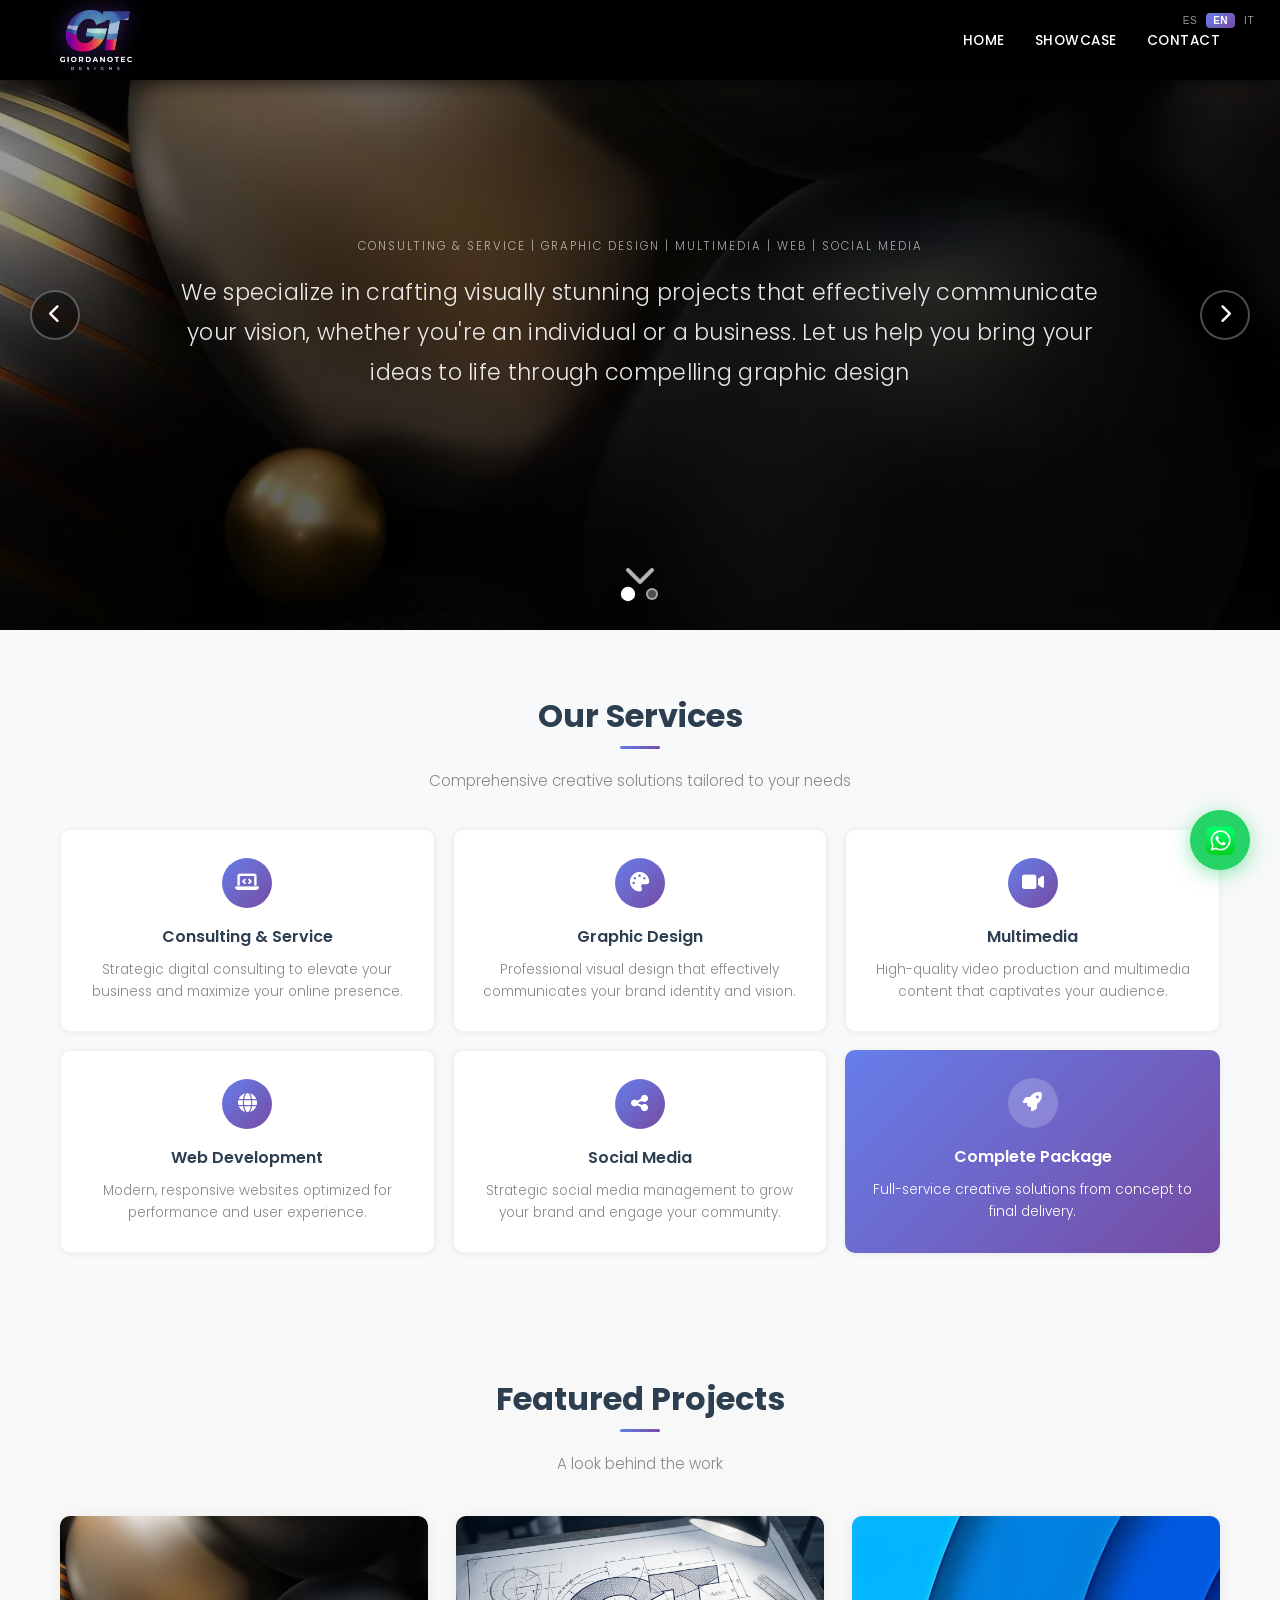
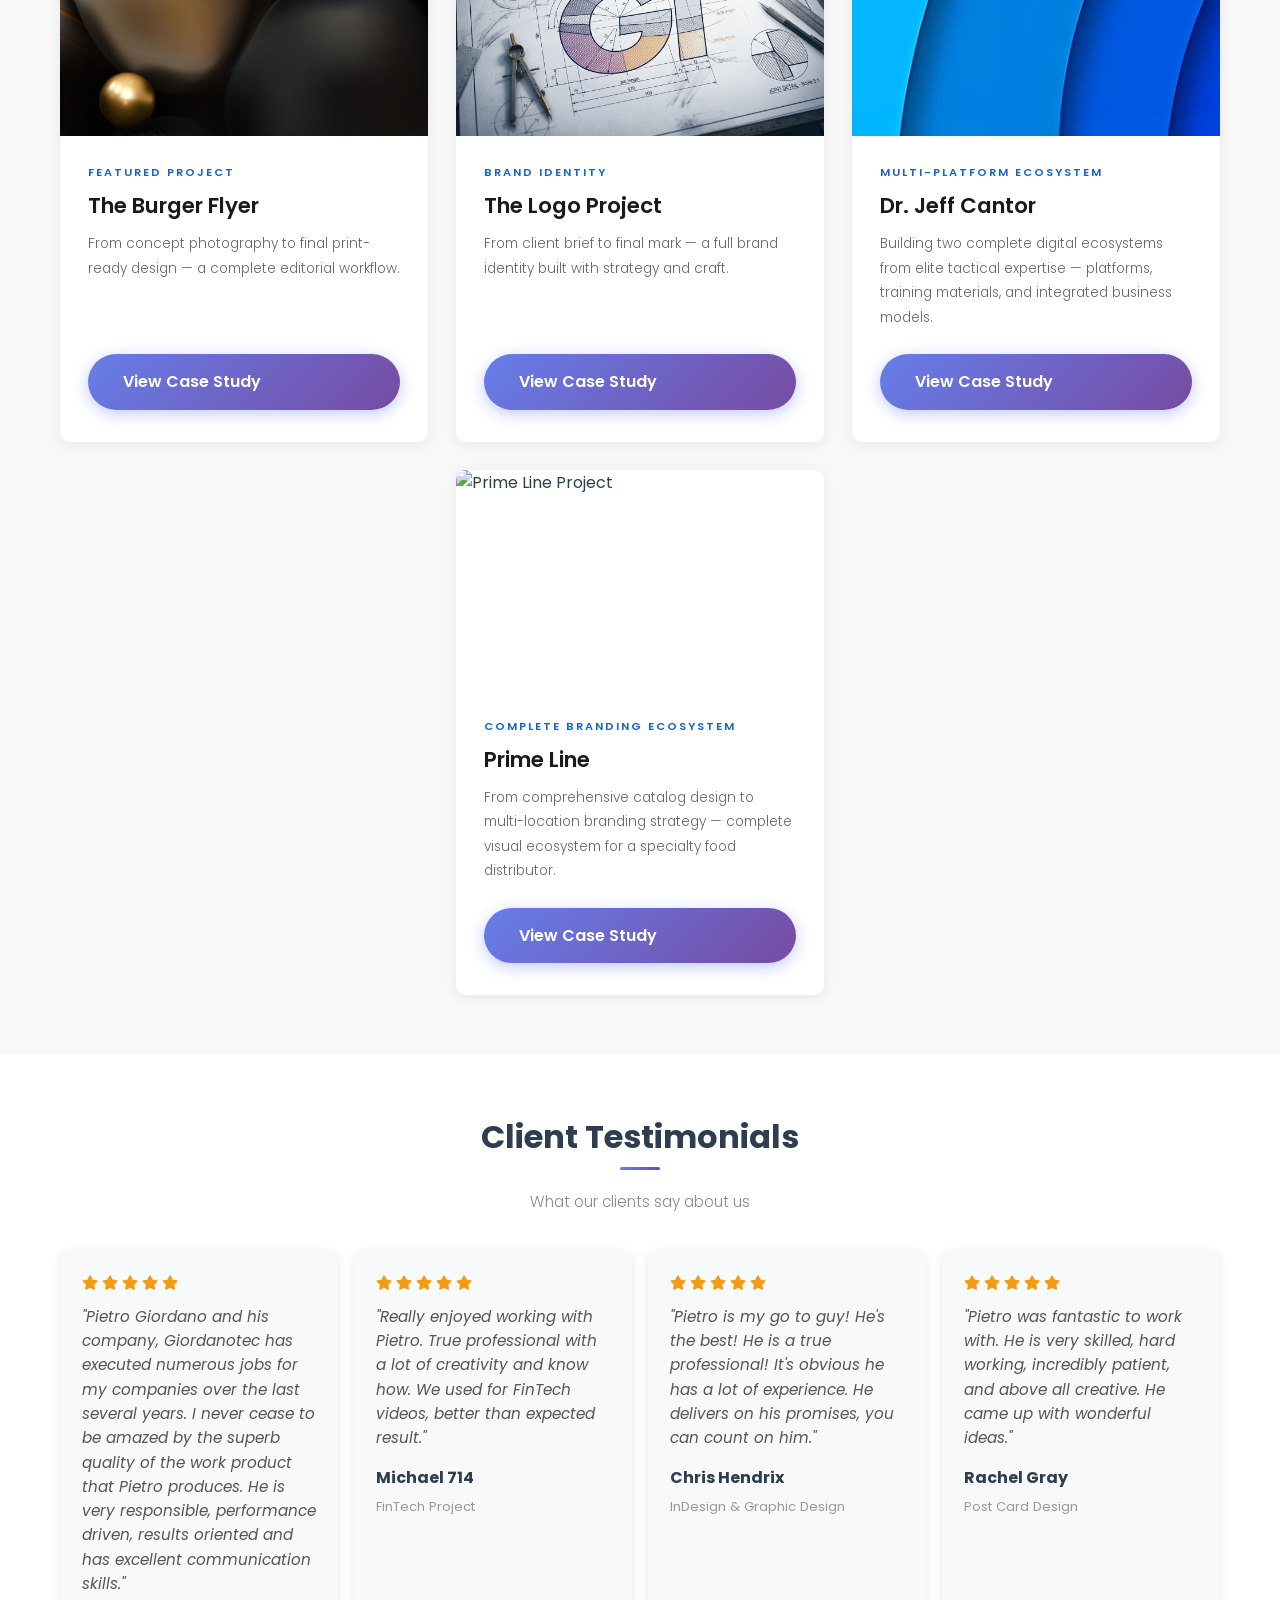
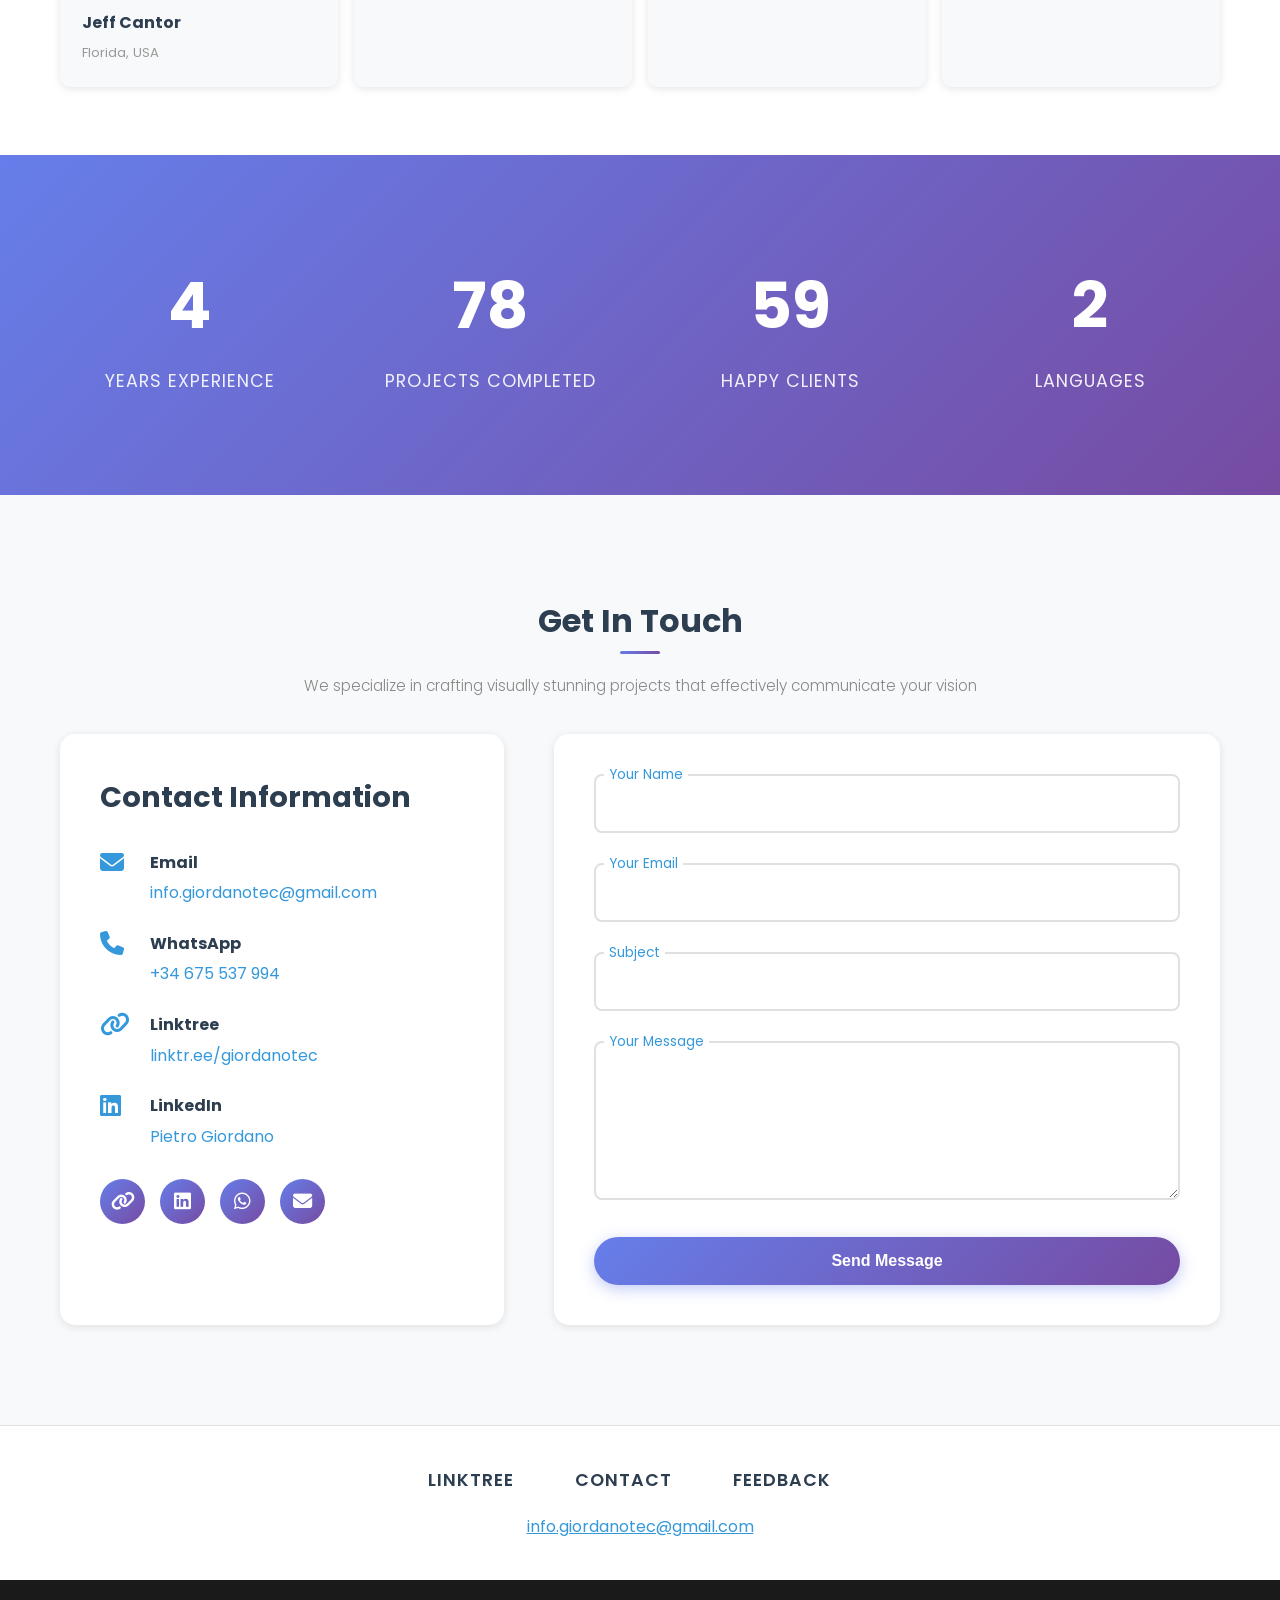
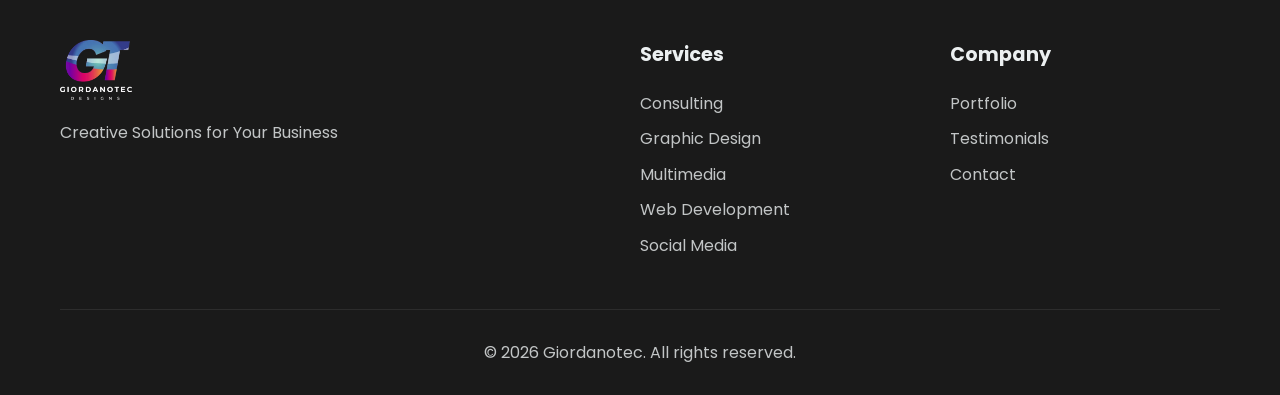
==== index.html @ 958483f4 "Set English default and update home nav to Showcase anchor" ====
<!DOCTYPE html>
<html lang="en">
<head>
    <meta charset="UTF-8">
    <meta name="viewport" content="width=device-width, initial-scale=1.0">
    <meta name="description" content="GiordanoTec - Professional Graphic Design, Multimedia, Web Development & Social Media Services. Consulting & Creative Solutions.">
    <meta name="keywords" content="graphic design, multimedia, web development, social media, consulting, video production, branding">
    <meta name="author" content="Pietro Giordano - GiordanoTec">
    <title>GiordanoTec | Professional Creative Services</title>
    <link rel="stylesheet" href="styles.css">
    <link rel="preconnect" href="https://fonts.googleapis.com">
    <link rel="preconnect" href="https://fonts.gstatic.com" crossorigin>
    <link href="https://fonts.googleapis.com/css2?family=Poppins:wght@300;400;600;700&family=Montserrat:wght@400;600;700&display=swap" rel="stylesheet">
    <link rel="stylesheet" href="https://cdnjs.cloudflare.com/ajax/libs/font-awesome/6.4.0/css/all.min.css">
</head>
<body>
    <!-- Language Switcher -->
    <div class="language-switcher">
        <button class="lang-btn" data-lang="es">ES</button>
        <button class="lang-btn active" data-lang="en">EN</button>
        <button class="lang-btn" data-lang="it">IT</button>
    </div>

    <!-- Navigation -->
    <nav class="navbar">
        <div class="container">
            <div class="nav-main-row">
                <a href="#home" class="logo">
                    <img src="images/logo.png" alt="GiordanoTec Logo">
                </a>
                <ul class="nav-menu">
                    <li><a href="#home" data-translate="nav_home">HOME</a></li>
                    <li><a href="#projects" data-translate="nav_showcase">SHOWCASE</a></li>
                    <li><a href="#contact" data-translate="nav_contact">CONTACT</a></li>
                </ul>
                <div class="hamburger">
                    <span></span>
                    <span></span>
                    <span></span>
                </div>
            </div>
        </div>
    </nav>

    <!-- Hero Section -->
    <section id="home" class="hero">
        <div class="hero-slider">
            <div class="hero-slide active">
                <img src="images/banner01.jpg" alt="Banner 1">
            </div>
            <div class="hero-slide">
                <img src="images/banner02.jpg" alt="Banner 2">
            </div>
        </div>
        
        <!-- Slider Controls -->
        <button class="slider-nav prev" onclick="changeSlide(-1)">
            <i class="fas fa-chevron-left"></i>
        </button>
        <button class="slider-nav next" onclick="changeSlide(1)">
            <i class="fas fa-chevron-right"></i>
        </button>
        
        <!-- Slider Dots -->
        <div class="slider-dots">
            <span class="dot active" onclick="currentSlide(1)"></span>
            <span class="dot" onclick="currentSlide(2)"></span>
        </div>
        
        <div class="hero-overlay"></div>
        <div class="container">
            <div class="hero-content">
                <p class="hero-tagline" data-translate="services_tagline">Consulting & Service | Graphic Design | Multimedia | Web | Social Media</p>
                <h1 class="hero-title" data-translate="hero_title">We specialize in crafting <strong>visually stunning projects</strong> that effectively communicate your vision, whether you're an individual or a business. Let us help you bring your ideas to life through compelling graphic design</h1>
            </div>
        </div>
        <div class="scroll-indicator">
            <i class="fas fa-chevron-down"></i>
        </div>
    </section>

    <!-- Services Section -->
    <section id="services" class="services">
        <div class="container">
            <div class="section-header">
                <h2 data-translate="services_title">Our Services</h2>
                <p data-translate="services_subtitle">Comprehensive creative solutions tailored to your needs</p>
            </div>
            <div class="services-grid">
                <div class="service-card">
                    <div class="service-icon">
                        <i class="fas fa-laptop-code"></i>
                    </div>
                    <h3 data-translate="service_consulting_title">Consulting & Service</h3>
                    <p data-translate="service_consulting_desc">Strategic digital consulting to elevate your business and maximize your online presence.</p>
                </div>
                <div class="service-card">
                    <div class="service-icon">
                        <i class="fas fa-palette"></i>
                    </div>
                    <h3 data-translate="service_design_title">Graphic Design</h3>
                    <p data-translate="service_design_desc">Professional visual design that effectively communicates your brand identity and vision.</p>
                </div>
                <div class="service-card">
                    <div class="service-icon">
                        <i class="fas fa-video"></i>
                    </div>
                    <h3 data-translate="service_multimedia_title">Multimedia</h3>
                    <p data-translate="service_multimedia_desc">High-quality video production and multimedia content that captivates your audience.</p>
                </div>
                <div class="service-card">
                    <div class="service-icon">
                        <i class="fas fa-globe"></i>
                    </div>
                    <h3 data-translate="service_web_title">Web Development</h3>
                    <p data-translate="service_web_desc">Modern, responsive websites optimized for performance and user experience.</p>
                </div>
                <div class="service-card">
                    <div class="service-icon">
                        <i class="fas fa-share-alt"></i>
                    </div>
                    <h3 data-translate="service_social_title">Social Media</h3>
                    <p data-translate="service_social_desc">Strategic social media management to grow your brand and engage your community.</p>
                </div>
                <div class="service-card featured">
                    <div class="service-icon">
                        <i class="fas fa-rocket"></i>
                    </div>
                    <h3 data-translate="service_package_title">Complete Package</h3>
                    <p data-translate="service_package_desc">Full-service creative solutions from concept to final delivery.</p>
                </div>
            </div>
        </div>
    </section>

    <!-- Featured Project Teaser -->
    <section id="projects" class="featured-teaser">
        <div class="container">
            <div class="section-header">
                <h2 data-translate="projects_title">Featured Projects</h2>
                <p data-translate="projects_subtitle">A look behind the work</p>
            </div>
            <div class="teaser-grid">
                <div class="teaser-card">
                    <div class="teaser-img">
                        <img src="images/banner01.jpg" alt="Burger Flyer Project">
                    </div>
                    <div class="teaser-body">
                        <span class="teaser-label" data-translate="featured_label">Featured Project</span>
                        <h2 data-translate="featured_title">The Burger Flyer</h2>
                        <p data-translate="featured_subtitle">From concept photography to final print-ready design — a complete editorial workflow.</p>
                        <a href="gallery.html" class="btn btn-primary" data-translate="featured_cta">View Case Study</a>
                    </div>
                </div>
                <div class="teaser-card">
                    <div class="teaser-img">
                        <img src="images/logoconst.jpg" alt="Logo Project">
                    </div>
                    <div class="teaser-body">
                        <span class="teaser-label" data-translate="logo_label">Brand Identity</span>
                        <h2 data-translate="logo_title">The Logo Project</h2>
                        <p data-translate="logo_subtitle">From client brief to final mark — a full brand identity built with strategy and craft.</p>
                        <a href="logo-project.html" class="btn btn-primary" data-translate="logo_cta">View Case Study</a>
                    </div>
                </div>
                <div class="teaser-card">
                    <div class="teaser-img">
                        <img src="images/banner03.jpg" alt="Dr. Jeff Cantor Project">
                    </div>
                    <div class="teaser-body">
                        <span class="teaser-label" data-translate="djc_label">Multi-Platform Ecosystem</span>
                        <h2 data-translate="djc_title">Dr. Jeff Cantor</h2>
                        <p data-translate="djc_subtitle">Building two complete digital ecosystems from elite tactical expertise — platforms, training materials, and integrated business models.</p>
                        <a href="dr-jeff-cantor.html" class="btn btn-primary" data-translate="djc_cta">View Case Study</a>
                    </div>
                </div>
                    <div class="teaser-card">
                        <div class="teaser-img">
                            <img src="images/primeline01.jpg" alt="Prime Line Project">
                        </div>
                        <div class="teaser-body">
                            <span class="teaser-label" data-translate="primeline_label">Complete Branding Ecosystem</span>
                            <h2 data-translate="primeline_title">Prime Line</h2>
                            <p data-translate="primeline_subtitle">From comprehensive catalog design to multi-location branding strategy — complete visual ecosystem for a specialty food distributor.</p>
                            <a href="primeline-project.html" class="btn btn-primary" data-translate="primeline_cta">View Case Study</a>
                        </div>
                    </div>
            </div>
        </div>
    </section>

    <!-- Testimonials Section -->
    <section id="testimonials" class="testimonials">
        <div class="container">
            <div class="section-header">
                <h2 data-translate="testimonials_title">Client Testimonials</h2>
                <p data-translate="testimonials_subtitle">What our clients say about us</p>
            </div>
            <div class="testimonials-slider">
                <div class="testimonial-card">
                    <div class="stars">
                        <i class="fas fa-star"></i>
                        <i class="fas fa-star"></i>
                        <i class="fas fa-star"></i>
                        <i class="fas fa-star"></i>
                        <i class="fas fa-star"></i>
                    </div>
                    <p class="testimonial-text">"Pietro Giordano and his company, Giordanotec has executed numerous jobs for my companies over the last several years. I never cease to be amazed by the superb quality of the work product that Pietro produces. He is very responsible, performance driven, results oriented and has excellent communication skills."</p>
                    <div class="testimonial-author">
                        <h4>Jeff Cantor</h4>
                        <span>Florida, USA</span>
                    </div>
                </div>
                <div class="testimonial-card">
                    <div class="stars">
                        <i class="fas fa-star"></i>
                        <i class="fas fa-star"></i>
                        <i class="fas fa-star"></i>
                        <i class="fas fa-star"></i>
                        <i class="fas fa-star"></i>
                    </div>
                    <p class="testimonial-text">"Really enjoyed working with Pietro. True professional with a lot of creativity and know how. We used for FinTech videos, better than expected result."</p>
                    <div class="testimonial-author">
                        <h4>Michael 714</h4>
                        <span>FinTech Project</span>
                    </div>
                </div>
                <div class="testimonial-card">
                    <div class="stars">
                        <i class="fas fa-star"></i>
                        <i class="fas fa-star"></i>
                        <i class="fas fa-star"></i>
                        <i class="fas fa-star"></i>
                        <i class="fas fa-star"></i>
                    </div>
                    <p class="testimonial-text">"Pietro is my go to guy! He's the best! He is a true professional! It's obvious he has a lot of experience. He delivers on his promises, you can count on him."</p>
                    <div class="testimonial-author">
                        <h4>Chris Hendrix</h4>
                        <span>InDesign & Graphic Design</span>
                    </div>
                </div>
                <div class="testimonial-card">
                    <div class="stars">
                        <i class="fas fa-star"></i>
                        <i class="fas fa-star"></i>
                        <i class="fas fa-star"></i>
                        <i class="fas fa-star"></i>
                        <i class="fas fa-star"></i>
                    </div>
                    <p class="testimonial-text">"Pietro was fantastic to work with. He is very skilled, hard working, incredibly patient, and above all creative. He came up with wonderful ideas."</p>
                    <div class="testimonial-author">
                        <h4>Rachel Gray</h4>
                        <span>Post Card Design</span>
                    </div>
                </div>
            </div>
        </div>
    </section>

    <!-- Statistics Section -->
    <section class="stats">
        <div class="container">
            <div class="stats-grid">
                <div class="stat-item">
                    <div class="stat-number" data-count="10">0</div>
                    <div class="stat-label" data-translate="stat_years">Years Experience</div>
                </div>
                <div class="stat-item">
                    <div class="stat-number" data-count="200">0</div>
                    <div class="stat-label" data-translate="stat_projects">Projects Completed</div>
                </div>
                <div class="stat-item">
                    <div class="stat-number" data-count="150">0</div>
                    <div class="stat-label" data-translate="stat_clients">Happy Clients</div>
                </div>
                <div class="stat-item">
                    <div class="stat-number" data-count="3">0</div>
                    <div class="stat-label" data-translate="stat_languages">Languages</div>
                </div>
            </div>
        </div>
    </section>

    <!-- Contact Section -->
    <section id="contact" class="contact">
        <div class="container">
            <div class="section-header">
                <h2 data-translate="contact_title">Get In Touch</h2>
                <p data-translate="contact_subtitle">We specialize in crafting visually stunning projects that effectively communicate your vision</p>
            </div>
            <div class="contact-wrapper">
                <div class="contact-info">
                    <h3 data-translate="contact_info_title">Contact Information</h3>
                    <div class="contact-item">
                        <i class="fas fa-envelope"></i>
                        <div>
                            <h4>Email</h4>
                            <a href="mailto:info.giordanotec@gmail.com">info.giordanotec@gmail.com</a>
                        </div>
                    </div>
                    <div class="contact-item">
                        <i class="fas fa-phone"></i>
                        <div>
                            <h4>WhatsApp</h4>
                            <a href="https://wa.me/34675537994">+34 675 537 994</a>
                        </div>
                    </div>
                    <div class="contact-item">
                        <i class="fas fa-link"></i>
                        <div>
                            <h4>Linktree</h4>
                            <a href="https://linktr.ee/giordanotec" target="_blank">linktr.ee/giordanotec</a>
                        </div>
                    </div>
                    <div class="contact-item">
                        <i class="fab fa-linkedin"></i>
                        <div>
                            <h4>LinkedIn</h4>
                            <a href="https://www.linkedin.com/in/pietro-giordano-carfagnini/" target="_blank">Pietro Giordano</a>
                        </div>
                    </div>
                    <div class="social-links">
                        <a href="https://linktr.ee/giordanotec" target="_blank"><i class="fas fa-link"></i></a>
                        <a href="https://www.linkedin.com/in/pietro-giordano-carfagnini/" target="_blank"><i class="fab fa-linkedin"></i></a>
                        <a href="https://wa.me/34675537994" target="_blank"><i class="fab fa-whatsapp"></i></a>
                        <a href="mailto:info.giordanotec@gmail.com"><i class="fas fa-envelope"></i></a>
                    </div>
                </div>
                <form class="contact-form" name="contact" method="POST" data-netlify="true" netlify-honeypot="bot-field">
                    <input type="hidden" name="form-name" value="contact">
                    <p style="display: none;">
                        <label>Don't fill this out: <input name="bot-field" /></label>
                    </p>
                    <div class="form-group">
                        <input type="text" name="name" required>
                        <label data-translate="form_name">Your Name</label>
                    </div>
                    <div class="form-group">
                        <input type="email" name="email" required>
                        <label data-translate="form_email">Your Email</label>
                    </div>
                    <div class="form-group">
                        <input type="text" name="subject">
                        <label data-translate="form_subject">Subject</label>
                    </div>
                    <div class="form-group">
                        <textarea name="message" rows="5" required></textarea>
                        <label data-translate="form_message">Your Message</label>
                    </div>
                    <button type="submit" class="btn btn-primary" data-translate="form_submit">Send Message</button>
                </form>
            </div>
        </div>
    </section>

    <!-- Footer Banners -->
    <section class="footer-banners">
        <div class="container">
            <div class="footer-banners-content">
                <a href="https://linktr.ee/giordanotec" target="_blank" class="footer-banner-link">LINKTREE</a>
                <a href="#contact" class="footer-banner-link">CONTACT</a>
                <a href="#testimonials" class="footer-banner-link">FEEDBACK</a>
            </div>
            <div class="footer-email">
                <a href="mailto:info.giordanotec@gmail.com">info.giordanotec@gmail.com</a>
            </div>
        </div>
    </section>

    <!-- Footer -->
    <footer class="footer">
        <div class="container">
            <div class="footer-content">
                <div class="footer-logo">
                    <img src="images/logo.png" alt="GiordanoTec Logo">
                    <p data-translate="footer_tagline">Creative Solutions for Your Business</p>
                </div>
                <div class="footer-links">
                    <h4 data-translate="footer_services">Services</h4>
                    <ul>
                        <li><a href="#services">Consulting</a></li>
                        <li><a href="#services">Graphic Design</a></li>
                        <li><a href="#services">Multimedia</a></li>
                        <li><a href="#services">Web Development</a></li>
                        <li><a href="#services">Social Media</a></li>
                    </ul>
                </div>
                <div class="footer-links">
                    <h4 data-translate="footer_company">Company</h4>
                    <ul>
                        <li><a href="#gallery">Portfolio</a></li>
                        <li><a href="#testimonials">Testimonials</a></li>
                        <li><a href="#contact">Contact</a></li>
                    </ul>
                </div>
            </div>
            <div class="footer-bottom">
                <p>&copy; <span class="auto-year"></span> Giordanotec. <span data-translate="footer_rights">All rights reserved.</span></p>
            </div>
        </div>
    </footer>

    <!-- WhatsApp Floating Button -->
    <a href="https://wa.me/34675537994" class="whatsapp-float" target="_blank" aria-label="Contact via WhatsApp">
        <img src="images/whatsappicon.png" alt="WhatsApp">
    </a>

    <!-- Gallery Modal -->
    <div id="galleryModal" class="modal">
        <span class="modal-close">&times;</span>
        <img class="modal-content" id="modalImg">
        <div class="modal-caption"></div>
    </div>

    <!-- Back to Top Button -->
    <button id="backToTop" class="back-to-top" aria-label="Back to top">
        <i class="fas fa-arrow-up"></i>
    </button>

    <script src="script.js"></script>
</body>
</html>
---- styles.css ----
/* ============================================
   GiordanoTec - Modern Professional Website
   ============================================ */

/* CSS Variables */
:root {
    --primary-color: #2c3e50;
    --secondary-color: #3498db;
    --accent-color: #e74c3c;
    --gold-color: #f39c12;
    --dark-bg: #1a1a1a;
    --light-bg: #f8f9fa;
    --text-dark: #2c3e50;
    --text-light: #ecf0f1;
    --gradient-primary: linear-gradient(135deg, #667eea 0%, #764ba2 100%);
    --gradient-secondary: linear-gradient(135deg, #f093fb 0%, #f5576c 100%);
    --gradient-dark: linear-gradient(135deg, #1a1a1a 0%, #2c3e50 100%);
    --shadow-sm: 0 2px 8px rgba(0,0,0,0.1);
    --shadow-md: 0 4px 16px rgba(0,0,0,0.15);
    --shadow-lg: 0 8px 32px rgba(0,0,0,0.2);
    --transition: all 0.3s ease;
}

/* Reset & Base Styles */
* {
    margin: 0;
    padding: 0;
    box-sizing: border-box;
}

html {
    scroll-behavior: smooth;
}

body {
    font-family: 'Poppins', sans-serif;
    line-height: 1.6;
    color: var(--text-dark);
    overflow-x: hidden;
}

img {
    max-width: 100%;
    height: auto;
    display: block;
}

a {
    text-decoration: none;
    color: inherit;
    transition: var(--transition);
}

ul {
    list-style: none;
}

.container {
    max-width: 1200px;
    margin: 0 auto;
    padding: 0 20px;
}

/* Language Switcher */
.language-switcher {
    position: fixed;
    top: 10px;
    right: 14px;
    z-index: 1001;
    display: flex;
    gap: 2px;
    background: rgba(0,0,0,0.55);
    padding: 3px 5px;
    border-radius: 6px;
    backdrop-filter: blur(8px);
}

.lang-btn {
    padding: 2px 7px;
    border: none;
    background: transparent;
    color: rgba(255,255,255,0.6);
    font-weight: 400;
    border-radius: 4px;
    cursor: pointer;
    transition: var(--transition);
    font-size: 10px;
    letter-spacing: 0.5px;
}

.lang-btn:hover {
    color: white;
}

.lang-btn.active {
    background: var(--gradient-primary);
    color: white;
    font-weight: 600;
}

/* Navigation */
.navbar {
    position: fixed;
    top: 0;
    left: 0;
    width: 100%;
    z-index: 1000;
    background: #000000;
    box-shadow: 0 2px 20px rgba(0,0,0,0.8);
    transition: var(--transition);
}

.navbar.scrolled {
    box-shadow: var(--shadow-md);
}

/* Row 1: tagline centered — now removed from navbar */
.nav-tagline-row {
    display: none;
}

/* Row 2: logo left, nav right */
.nav-main-row {
    display: flex;
    justify-content: space-between;
    align-items: center;
    padding: 10px 0;
}

/* Keep old .nav-wrapper selector harmless */
.nav-wrapper {
    display: flex;
    justify-content: space-between;
    align-items: center;
}

/* old tagline — no longer used but keep rule safe */
.nav-services-tagline {
    display: none;
}

.logo img {
    height: 60px;
    width: auto;
    transition: var(--transition);
    filter: drop-shadow(0 0 10px rgba(103, 58, 183, 0.5));
}

.nav-menu {
    display: flex;
    gap: 30px;
    align-items: center;
}

.nav-menu a {
    font-weight: 500;
    color: white;
    position: relative;
    padding: 5px 0;
    text-transform: uppercase;
    font-size: 0.85rem;
    letter-spacing: 0.5px;
}

.nav-menu a::after {
    content: '';
    position: absolute;
    bottom: 0;
    left: 0;
    width: 0;
    height: 2px;
    background: var(--gradient-primary);
    transition: var(--transition);
}

.nav-menu a:hover::after {
    width: 100%;
}

.hamburger {
    display: none;
    flex-direction: column;
    gap: 5px;
    cursor: pointer;
}

.hamburger span {
    width: 25px;
    height: 3px;
    background: white;
    border-radius: 3px;
    transition: var(--transition);
}

/* Hero Section */
.hero {
    position: relative;
    min-height: 70vh;
    display: flex;
    align-items: center;
    justify-content: center;
    background: #000000;
    color: white;
    text-align: center;
    overflow: hidden;
}

/* Hero Slider */
.hero-slider {
    position: absolute;
    top: 0;
    left: 0;
    width: 100%;
    height: 100%;
    z-index: 0;
}

.hero-slide {
    position: absolute;
    top: 0;
    left: 0;
    width: 100%;
    height: 100%;
    opacity: 0;
    transition: opacity 1s ease-in-out;
}

.hero-slide.active {
    opacity: 1;
}

.hero-slide img {
    width: 100%;
    height: 100%;
    object-fit: cover;
    object-position: center;
}

/* Slider Navigation */
.slider-nav {
    position: absolute;
    top: 50%;
    transform: translateY(-50%);
    background: rgba(0, 0, 0, 0.5);
    color: white;
    border: 2px solid rgba(255, 255, 255, 0.3);
    width: 50px;
    height: 50px;
    border-radius: 50%;
    display: flex;
    align-items: center;
    justify-content: center;
    cursor: pointer;
    transition: var(--transition);
    z-index: 10;
    font-size: 1.2rem;
    backdrop-filter: blur(5px);
}

.slider-nav:hover {
    background: rgba(255, 255, 255, 0.2);
    border-color: rgba(255, 255, 255, 0.5);
    transform: translateY(-50%) scale(1.1);
}

.slider-nav.prev {
    left: 30px;
}

.slider-nav.next {
    right: 30px;
}

/* Slider Dots */
.slider-dots {
    position: absolute;
    bottom: 30px;
    left: 50%;
    transform: translateX(-50%);
    display: flex;
    gap: 12px;
    z-index: 10;
}

.dot {
    width: 12px;
    height: 12px;
    border-radius: 50%;
    background: rgba(255, 255, 255, 0.3);
    border: 2px solid rgba(255, 255, 255, 0.5);
    cursor: pointer;
    transition: var(--transition);
}

.dot:hover {
    background: rgba(255, 255, 255, 0.5);
}

.dot.active {
    background: white;
    border-color: white;
    transform: scale(1.2);
}

.hero-overlay {
    position: absolute;
    top: 0;
    left: 0;
    width: 100%;
    height: 100%;
    background: linear-gradient(to bottom, 
                rgba(0,0,0,0.3) 0%, 
                rgba(0,0,0,0.5) 50%,
                rgba(0,0,0,0.7) 100%);
    z-index: 1;
    pointer-events: none;
}

.hero-content {
    position: relative;
    z-index: 2;
    max-width: 1000px;
    padding: 80px 20px;
    animation: fadeInUp 1s ease;
}

.hero-tagline {
    font-size: 0.72rem;
    font-weight: 300;
    letter-spacing: 2px;
    color: rgba(255,255,255,0.65);
    text-transform: uppercase;
    margin-bottom: 16px;
}

/* 3D Decorative Elements */
.hero-3d-elements {
    position: absolute;
    top: 0;
    left: 0;
    width: 100%;
    height: 100%;
    z-index: 1;
    pointer-events: none;
}

.sphere {
    position: absolute;
    border-radius: 50%;
    background: linear-gradient(135deg, rgba(255,215,0,0.3) 0%, rgba(255,185,0,0.1) 100%);
    box-shadow: 0 20px 60px rgba(255,215,0,0.3),
                inset 0 0 50px rgba(255,215,0,0.2);
    animation: float 6s ease-in-out infinite;
}

.sphere-1 {
    width: 80px;
    height: 80px;
    bottom: 15%;
    left: 10%;
    animation-delay: 0s;
    background: linear-gradient(135deg, rgba(255,215,0,0.4) 0%, rgba(255,165,0,0.2) 100%);
}

.sphere-2 {
    width: 400px;
    height: 400px;
    top: 10%;
    left: -100px;
    background: linear-gradient(145deg, 
                rgba(150,150,150,0.15) 0%, 
                rgba(100,100,100,0.05) 50%,
                rgba(255,215,0,0.1) 100%);
    box-shadow: 0 30px 80px rgba(0,0,0,0.5),
                inset -20px -20px 60px rgba(0,0,0,0.3),
                inset 20px 20px 60px rgba(255,255,255,0.05);
    animation-delay: 1s;
}

.sphere-3 {
    width: 350px;
    height: 350px;
    bottom: -50px;
    right: -80px;
    background: linear-gradient(145deg, 
                rgba(60,60,60,0.2) 0%, 
                rgba(40,40,40,0.1) 50%,
                rgba(255,215,0,0.08) 100%);
    box-shadow: 0 30px 80px rgba(0,0,0,0.5),
                inset -10px -10px 40px rgba(0,0,0,0.4),
                inset 10px 10px 40px rgba(255,255,255,0.03);
    animation-delay: 2s;
}

@keyframes float {
    0%, 100% {
        transform: translateY(0) rotate(0deg);
    }
    50% {
        transform: translateY(-30px) rotate(5deg);
    }
}

.hero-title {
    font-size: clamp(0.95rem, 1.8vw, 1.4rem);
    font-weight: 300;
    margin-bottom: 0;
    line-height: 1.8;
    color: rgba(255,255,255,0.9);
    max-width: 1000px;
    margin-left: auto;
    margin-right: auto;
    letter-spacing: 0.3px;
}

.hero-title strong {
    font-weight: 600;
    color: white;
}

.hero-subtitle {
    font-size: clamp(0.9rem, 1.5vw, 1.1rem);
    margin-bottom: 40px;
    opacity: 0.8;
    font-weight: 300;
    text-transform: uppercase;
    letter-spacing: 2px;
}

.hero-badges {
    display: flex;
    gap: 15px;
    justify-content: center;
    flex-wrap: wrap;
    margin-bottom: 40px;
}

.badge {
    background: rgba(255, 255, 255, 0.1);
    padding: 10px 20px;
    border-radius: 25px;
    font-size: 0.9rem;
    backdrop-filter: blur(10px);
    border: 1px solid rgba(255, 255, 255, 0.2);
}

.badge i {
    margin-right: 8px;
    color: var(--gold-color);
}

.hero-buttons {
    display: flex;
    gap: 20px;
    justify-content: center;
    flex-wrap: wrap;
}

.btn {
    padding: 15px 35px;
    border-radius: 30px;
    font-weight: 600;
    transition: var(--transition);
    display: inline-block;
    border: none;
    cursor: pointer;
    font-size: 1rem;
}

.btn-primary {
    background: var(--gradient-primary);
    color: white;
    box-shadow: 0 4px 15px rgba(102, 126, 234, 0.4);
}

.btn-primary:hover {
    transform: translateY(-3px);
    box-shadow: 0 6px 20px rgba(102, 126, 234, 0.6);
}

.btn-secondary {
    background: transparent;
    color: white;
    border: 2px solid white;
}

.btn-secondary:hover {
    background: white;
    color: var(--primary-color);
}

.scroll-indicator {
    position: absolute;
    bottom: 30px;
    left: 50%;
    transform: translateX(-50%);
    font-size: 2rem;
    color: white;
    opacity: 0.7;
    animation: bounce 2s infinite;
    z-index: 10;
}

@keyframes bounce {
    0%, 100% { transform: translateX(-50%) translateY(0); }
    50% { transform: translateX(-50%) translateY(-10px); }
}

@keyframes fadeInUp {
    from {
        opacity: 0;
        transform: translateY(30px);
    }
    to {
        opacity: 1;
        transform: translateY(0);
    }
}

/* Section Headers */
.section-header {
    text-align: center;
    margin-bottom: 35px;
}

.section-header h2 {
    font-size: clamp(1.4rem, 3vw, 2rem);
    margin-bottom: 10px;
    color: var(--text-dark);
    position: relative;
    display: inline-block;
}

.section-header h2::after {
    content: '';
    position: absolute;
    bottom: -8px;
    left: 50%;
    transform: translateX(-50%);
    width: 40px;
    height: 3px;
    background: var(--gradient-primary);
    border-radius: 2px;
}

.section-header.light h2 {
    color: white;
}

.section-header p {
    color: #888;
    font-size: 0.95rem;
    font-weight: 300;
    margin-top: 18px;
}

.section-header.light p {
    color: rgba(255, 255, 255, 0.8);
}

/* Services Section */
.services {
    padding: 60px 0;
    background: var(--light-bg);
}

.services-grid {
    display: grid;
    grid-template-columns: repeat(3, 1fr);
    gap: 18px;
}

.service-card {
    background: white;
    padding: 28px 22px;
    border-radius: 10px;
    text-align: center;
    transition: var(--transition);
    box-shadow: 0 1px 6px rgba(0,0,0,0.07);
    position: relative;
    overflow: hidden;
    border: 1px solid rgba(0,0,0,0.05);
}

.service-card::before {
    content: '';
    position: absolute;
    top: 0;
    left: 0;
    width: 100%;
    height: 3px;
    background: var(--gradient-primary);
    transform: scaleX(0);
    transition: var(--transition);
}

.service-card:hover::before {
    transform: scaleX(1);
}

.service-card:hover {
    transform: translateY(-5px);
    box-shadow: 0 8px 24px rgba(0,0,0,0.1);
}

.service-card.featured {
    background: var(--gradient-primary);
    color: white;
    border: none;
}

.service-card.featured h3,
.service-card.featured p {
    color: white;
}

.service-icon {
    width: 50px;
    height: 50px;
    margin: 0 auto 16px;
    display: flex;
    align-items: center;
    justify-content: center;
    border-radius: 50%;
    background: var(--gradient-primary);
    color: white;
    font-size: 1.2rem;
}

.service-card.featured .service-icon {
    background: rgba(255, 255, 255, 0.2);
}

.service-card h3 {
    font-size: 1rem;
    font-weight: 600;
    margin-bottom: 10px;
    color: var(--text-dark);
}

.service-card p {
    color: #888;
    line-height: 1.6;
    font-size: 0.85rem;
    font-weight: 300;
}

/* Featured Project */
/* Featured Teaser */
.featured-teaser {
    padding: 60px 0;
    background: #f8f8f8;
}

.featured-teaser .section-header {
    margin-bottom: 40px;
}

/* Two-column grid of project cards */
.teaser-grid {
    display: grid;
    grid-template-columns: repeat(2, 1fr);
    gap: 28px;
}

.teaser-card {
    display: flex;
    flex-direction: column;
    background: white;
    border-radius: 10px;
    overflow: hidden;
    box-shadow: 0 2px 14px rgba(0,0,0,0.07);
    transition: transform 0.3s ease, box-shadow 0.3s ease;
}

.teaser-card:hover {
    transform: translateY(-4px);
    box-shadow: 0 8px 28px rgba(0,0,0,0.12);
}

.teaser-card:nth-child(4) {
     grid-column: 1 / -1;
     max-width: 600px;
     margin: 0 auto;
}

@media (min-width: 1200px) {
     .teaser-grid {
          grid-template-columns: repeat(3, 1fr);
     }
    
     .teaser-card:nth-child(4) {
          grid-column: 2;
          max-width: 100%;
     }
}

.teaser-img {
    width: 100%;
    height: 220px;
    overflow: hidden;
}

.teaser-img img {
    width: 100%;
    height: 100%;
    object-fit: cover;
    display: block;
    transition: transform 0.4s ease;
}

.teaser-card:hover .teaser-img img {
    transform: scale(1.04);
}

.teaser-body {
    padding: 28px 28px 32px;
    flex: 1;
    display: flex;
    flex-direction: column;
}

.teaser-label {
    font-size: 0.7rem;
    font-weight: 600;
    letter-spacing: 2px;
    text-transform: uppercase;
    color: #1565c0;
    display: block;
    margin-bottom: 10px;
}

.teaser-body h2 {
    font-size: 1.35rem;
    font-weight: 600;
    color: #1a1a1a;
    margin-bottom: 12px;
    line-height: 1.3;
}

.teaser-body p {
    font-size: 0.85rem;
    color: #666;
    font-weight: 300;
    line-height: 1.8;
    margin-bottom: 24px;
    flex: 1;
}

@media (max-width: 768px) {
    .teaser-grid {
        grid-template-columns: 1fr;
    }
    
     .teaser-card:nth-child(5) {
          grid-column: auto;
     }
}

/* Gallery Section */
.gallery {
    padding: 100px 0;
    background: white;
}

.gallery-grid {
    display: grid;
    grid-template-columns: repeat(auto-fit, minmax(350px, 1fr));
    gap: 25px;
}

.gallery-item {
    position: relative;
    overflow: hidden;
    border-radius: 15px;
    cursor: pointer;
    aspect-ratio: 4/3;
}

.gallery-item img {
    width: 100%;
    height: 100%;
    object-fit: cover;
    transition: var(--transition);
}

.gallery-overlay {
    position: absolute;
    top: 0;
    left: 0;
    width: 100%;
    height: 100%;
    background: var(--gradient-primary);
    opacity: 0;
    display: flex;
    flex-direction: column;
    align-items: center;
    justify-content: center;
    transition: var(--transition);
    color: white;
    padding: 20px;
    text-align: center;
}

.gallery-item:hover .gallery-overlay {
    opacity: 0.95;
}

.gallery-item:hover img {
    transform: scale(1.1);
}

.gallery-overlay h3 {
    font-size: 1.5rem;
    margin-bottom: 10px;
}

.gallery-overlay p {
    margin-bottom: 20px;
    opacity: 0.9;
}

.gallery-btn {
    background: white;
    color: var(--primary-color);
    width: 50px;
    height: 50px;
    border-radius: 50%;
    display: flex;
    align-items: center;
    justify-content: center;
    border: none;
    cursor: pointer;
    font-size: 1.2rem;
    transition: var(--transition);
}

.gallery-btn:hover {
    transform: scale(1.1);
}

/* Video Gallery */
.video-gallery {
    padding: 100px 0;
    background: var(--light-bg);
}

.video-grid {
    display: grid;
    grid-template-columns: repeat(auto-fit, minmax(280px, 1fr));
    gap: 30px;
    margin-bottom: 60px;
}

.video-card {
    background: white;
    border-radius: 15px;
    overflow: hidden;
    box-shadow: var(--shadow-sm);
    transition: var(--transition);
}

.video-card:hover {
    transform: translateY(-10px);
    box-shadow: var(--shadow-lg);
}

.video-thumbnail {
    aspect-ratio: 16/9;
    background: var(--gradient-dark);
    display: flex;
    align-items: center;
    justify-content: center;
    font-size: 4rem;
    color: white;
    cursor: pointer;
}

.video-card h4 {
    padding: 20px 20px 10px;
    font-size: 1.2rem;
}

.video-card p {
    padding: 0 20px 20px;
    color: #666;
}

.cta-box {
    text-align: center;
    background: white;
    padding: 40px;
    border-radius: 15px;
    box-shadow: var(--shadow-md);
}

.cta-box p {
    font-size: 1.3rem;
    margin-bottom: 25px;
    color: var(--text-dark);
}

/* Testimonials */
.testimonials {
    padding: 56px 0;
    background: white;
}

.testimonials-slider {
    display: grid;
    grid-template-columns: repeat(auto-fit, minmax(240px, 1fr));
    gap: 16px;
    margin: 0 auto 12px;
}

.testimonial-card {
    background: var(--light-bg);
    padding: 22px;
    border-radius: 10px;
    box-shadow: var(--shadow-sm);
    transition: var(--transition);
}

.testimonial-card:hover {
    transform: translateY(-2px);
    box-shadow: 0 3px 10px rgba(0, 0, 0, 0.08);
}

.stars {
    color: var(--gold-color);
    margin-bottom: 10px;
    font-size: 0.9rem;
}

.testimonial-text {
    font-style: italic;
    color: #555;
    line-height: 1.6;
    margin-bottom: 14px;
    font-size: 0.95rem;
}

.testimonial-author h4 {
    color: var(--text-dark);
    margin-bottom: 3px;
    font-size: 1rem;
}

.testimonial-author span {
    color: #999;
    font-size: 0.82rem;
}

.testimonial-nav {
    display: flex;
    gap: 15px;
    justify-content: center;
}

.testimonial-prev,
.testimonial-next {
    width: 42px;
    height: 42px;
    border-radius: 50%;
    background: var(--gradient-primary);
    color: white;
    border: none;
    cursor: pointer;
    font-size: 1rem;
    transition: var(--transition);
}

.testimonial-nav {
    display: none;
}

.testimonial-prev:hover,
.testimonial-next:hover {
    transform: scale(1.1);
}

/* Statistics */
.stats {
    padding: 80px 0;
    background: var(--gradient-primary);
    color: white;
}

.stats-grid {
    display: grid;
    grid-template-columns: repeat(auto-fit, minmax(200px, 1fr));
    gap: 40px;
    text-align: center;
}

.stat-item {
    padding: 20px;
}

.stat-number {
    font-size: 4rem;
    font-weight: 700;
    margin-bottom: 10px;
    display: block;
}

.stat-label {
    font-size: 1.1rem;
    opacity: 0.9;
    text-transform: uppercase;
    letter-spacing: 1px;
}

/* Contact Section */
.contact {
    padding: 100px 0;
    background: var(--light-bg);
}

.contact-wrapper {
    display: grid;
    grid-template-columns: 1fr 1.5fr;
    gap: 50px;
}

.contact-info {
    background: white;
    padding: 40px;
    border-radius: 15px;
    box-shadow: var(--shadow-sm);
}

.contact-info h3 {
    font-size: 1.8rem;
    margin-bottom: 30px;
    color: var(--text-dark);
}

.contact-item {
    display: flex;
    gap: 20px;
    margin-bottom: 25px;
    align-items: flex-start;
}

.contact-item i {
    font-size: 1.5rem;
    color: var(--secondary-color);
    width: 30px;
}

.contact-item h4 {
    margin-bottom: 5px;
    color: var(--text-dark);
}

.contact-item a {
    color: var(--secondary-color);
}

.contact-item a:hover {
    text-decoration: underline;
}

.social-links {
    display: flex;
    gap: 15px;
    margin-top: 30px;
}

.social-links a {
    width: 45px;
    height: 45px;
    border-radius: 50%;
    background: var(--gradient-primary);
    color: white;
    display: flex;
    align-items: center;
    justify-content: center;
    font-size: 1.2rem;
    transition: var(--transition);
}

.social-links a:hover {
    transform: translateY(-5px);
}

/* Contact Form */
.contact-form {
    background: white;
    padding: 40px;
    border-radius: 15px;
    box-shadow: var(--shadow-sm);
}

.form-group {
    position: relative;
    margin-bottom: 30px;
}

.form-group input,
.form-group textarea {
    width: 100%;
    padding: 15px;
    border: 2px solid #e0e0e0;
    border-radius: 8px;
    font-size: 1rem;
    font-family: inherit;
    transition: var(--transition);
}

.form-group input:focus,
.form-group textarea:focus {
    outline: none;
    border-color: var(--secondary-color);
}

.form-group label {
    position: absolute;
    top: 15px;
    left: 15px;
    color: #999;
    transition: var(--transition);
    pointer-events: none;
}

.form-group input:focus + label,
.form-group input:not(:placeholder-shown) + label,
.form-group textarea:focus + label,
.form-group textarea:not(:placeholder-shown) + label {
    top: -10px;
    left: 10px;
    background: white;
    padding: 0 5px;
    font-size: 0.85rem;
    color: var(--secondary-color);
}

.form-group textarea {
    resize: vertical;
    min-height: 120px;
}

.contact-form .btn {
    width: 100%;
}

/* Footer Banners */
.footer-banners {
    background: white;
    padding: 40px 0;
    text-align: center;
    border-top: 1px solid #e0e0e0;
}

.footer-banners-content {
    display: flex;
    justify-content: center;
    align-items: center;
    gap: 40px;
    flex-wrap: wrap;
    margin-bottom: 20px;
}

.footer-banner-link {
    font-size: 1.1rem;
    font-weight: 600;
    color: var(--text-dark);
    text-transform: uppercase;
    letter-spacing: 1px;
    transition: var(--transition);
    position: relative;
}

.footer-banner-link::after {
    content: '>';
    margin-left: 10px;
    opacity: 0;
    transition: var(--transition);
}

.footer-banner-link:hover {
    color: var(--secondary-color);
}

.footer-banner-link:hover::after {
    opacity: 1;
    margin-left: 15px;
}

.footer-email {
    font-size: 1rem;
    color: #666;
}

.footer-email a {
    color: var(--secondary-color);
    text-decoration: underline;
}

/* Footer */
.footer {
    background: var(--dark-bg);
    color: var(--text-light);
    padding: 60px 0 30px;
}

.footer-content {
    display: grid;
    grid-template-columns: 2fr 1fr 1fr;
    gap: 40px;
    margin-bottom: 40px;
}

.footer-logo img {
    height: 60px;
    margin-bottom: 20px;
}

.footer-logo p {
    opacity: 0.8;
}

.footer-links h4 {
    margin-bottom: 20px;
    font-size: 1.2rem;
}

.footer-links ul li {
    margin-bottom: 10px;
}

.footer-links a {
    opacity: 0.8;
    transition: var(--transition);
}

.footer-links a:hover {
    opacity: 1;
    padding-left: 5px;
}

.footer-bottom {
    text-align: center;
    padding-top: 30px;
    border-top: 1px solid rgba(255, 255, 255, 0.1);
    opacity: 0.8;
}

/* WhatsApp Float */
.whatsapp-float {
    position: fixed;
    bottom: 30px;
    right: 30px;
    width: 60px;
    height: 60px;
    border-radius: 50%;
    background: #25D366;
    display: flex;
    align-items: center;
    justify-content: center;
    box-shadow: 0 4px 20px rgba(37, 211, 102, 0.5);
    z-index: 999;
    transition: var(--transition);
    animation: pulse 2s infinite;
}

.whatsapp-float:hover {
    transform: scale(1.1);
}

.whatsapp-float img {
    width: 35px;
    height: 35px;
}

@keyframes pulse {
    0% { box-shadow: 0 4px 20px rgba(37, 211, 102, 0.5); }
    50% { box-shadow: 0 4px 30px rgba(37, 211, 102, 0.8); }
    100% { box-shadow: 0 4px 20px rgba(37, 211, 102, 0.5); }
}

/* Modal */
.modal {
    display: none;
    position: fixed;
    z-index: 9999;
    padding-top: 50px;
    left: 0;
    top: 0;
    width: 100%;
    height: 100%;
    overflow: auto;
    background-color: rgba(0,0,0,0.95);
}

.modal-content {
    margin: auto;
    display: block;
    max-width: 90%;
    max-height: 80vh;
    object-fit: contain;
}

.modal-close {
    position: absolute;
    top: 20px;
    right: 40px;
    color: white;
    font-size: 40px;
    font-weight: bold;
    cursor: pointer;
}

.modal-close:hover {
    color: #ccc;
}

.modal-caption {
    margin: auto;
    display: block;
    width: 80%;
    max-width: 700px;
    text-align: center;
    color: #ccc;
    padding: 20px;
}

/* Back to Top */
.back-to-top {
    position: fixed;
    bottom: 100px;
    right: 30px;
    width: 50px;
    height: 50px;
    background: var(--gradient-primary);
    color: white;
    border: none;
    border-radius: 50%;
    cursor: pointer;
    display: none;
    align-items: center;
    justify-content: center;
    font-size: 1.2rem;
    box-shadow: var(--shadow-md);
    transition: var(--transition);
    z-index: 998;
}

.back-to-top:hover {
    transform: translateY(-5px);
}

.back-to-top.show {
    display: flex;
}

/* Responsive Design */
@media (max-width: 968px) {
    .hamburger {
        display: flex;
    }

    .nav-tagline-row p,
    .nav-services-tagline p {
        font-size: 0.62rem;
        letter-spacing: 0.5px;
    }

    .nav-menu {
        position: absolute;
        top: 100%;
        left: 0;
        width: 100%;
        background: #000000;
        flex-direction: column;
        padding: 20px;
        box-shadow: var(--shadow-md);
        transform: translateY(-100%);
        opacity: 0;
        visibility: hidden;
        transition: var(--transition);
    }

    .nav-menu.active {
        transform: translateY(0);
        opacity: 1;
        visibility: visible;
    }

    .project-step {
        flex-direction: column;
    }

    .step-number {
        font-size: 3rem;
    }

    .contact-wrapper {
        grid-template-columns: 1fr;
    }

    .footer-content {
        grid-template-columns: 1fr;
        text-align: center;
    }

    .social-links {
        justify-content: center;
    }
}

@media (max-width: 768px) {
    .hero-title {
        font-size: 2rem;
    }

    .services-grid,
    .gallery-grid {
        grid-template-columns: 1fr;
    }

    .stats-grid {
        grid-template-columns: repeat(2, 1fr);
    }

    .language-switcher {
        top: 10px;
        right: 10px;
    }

    .whatsapp-float {
        width: 50px;
        height: 50px;
        bottom: 20px;
        right: 20px;
    }

    .whatsapp-float img {
        width: 28px;
        height: 28px;
    }
    
    /* Slider responsive */
    .slider-nav {
        width: 40px;
        height: 40px;
        font-size: 1rem;
    }
    
    .slider-nav.prev {
        left: 15px;
    }
    
    .slider-nav.next {
        right: 15px;
    }
    
    .slider-dots {
        bottom: 20px;
    }
    
    .dot {
        width: 10px;
        height: 10px;
    }
}

@media (max-width: 480px) {
    .hero-buttons {
        flex-direction: column;
        width: 100%;
    }

    .btn {
        width: 100%;
    }

    .step-images img {
        max-width: 100%;
    }
}

/* Loading Animation */
@keyframes fadeIn {
    from { opacity: 0; }
    to { opacity: 1; }
}

body {
    animation: fadeIn 0.5s ease-in;
}

/* Smooth Transitions */
section {
    opacity: 0;
    transform: translateY(20px);
    transition: opacity 0.6s ease, transform 0.6s ease;
}

section.visible {
    opacity: 1;
    transform: translateY(0);
}
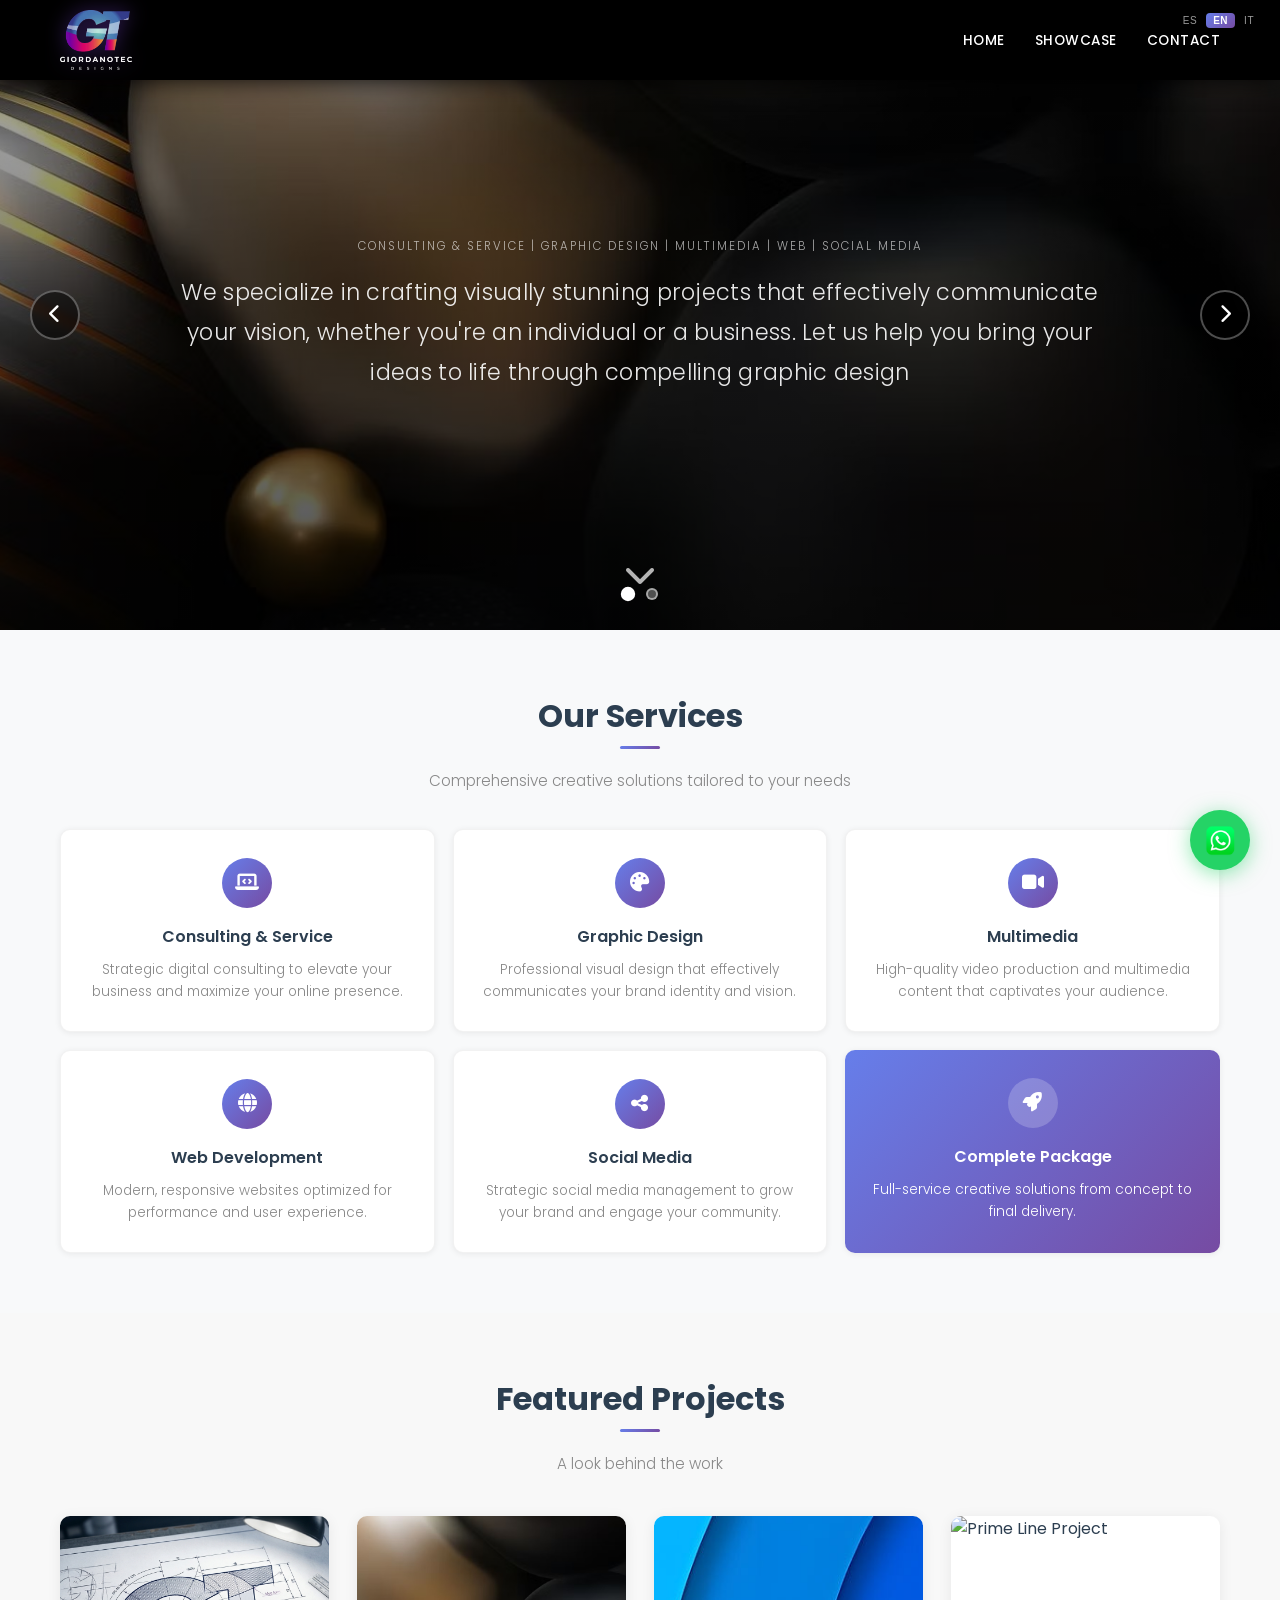
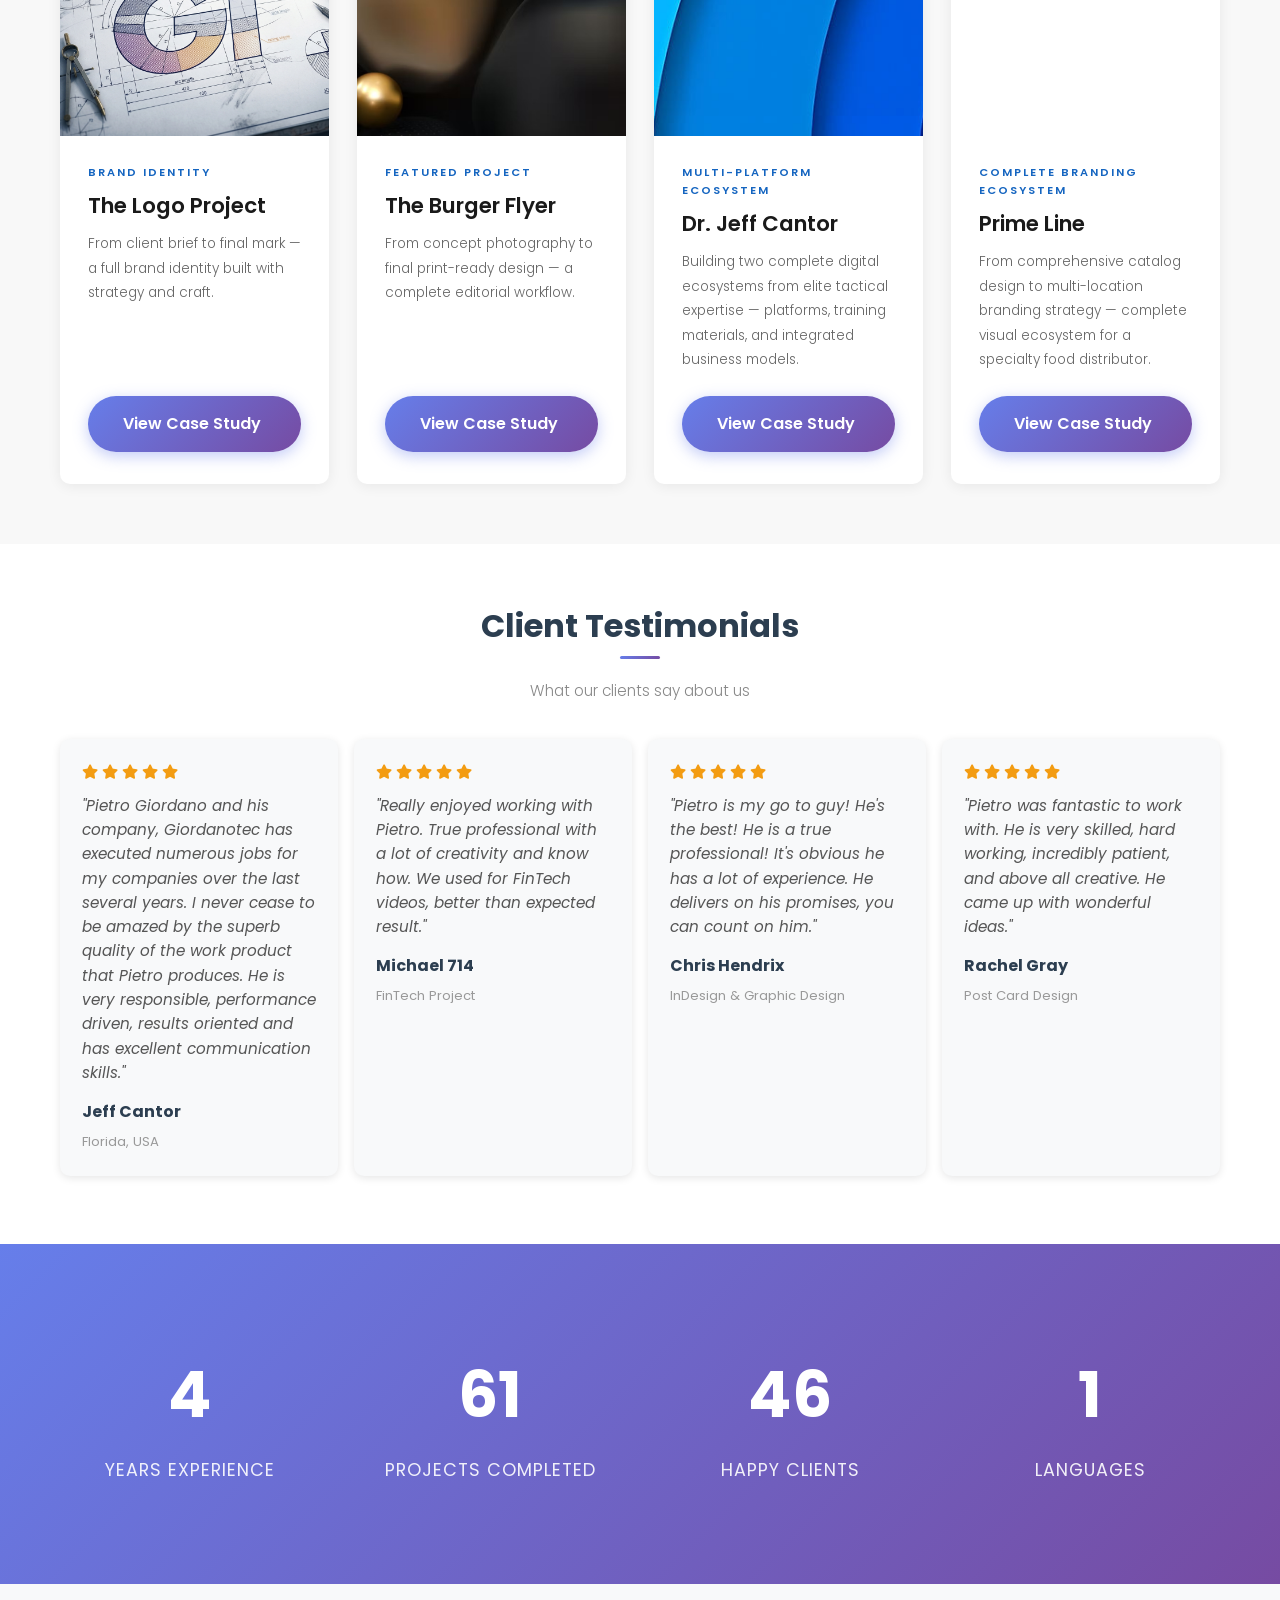
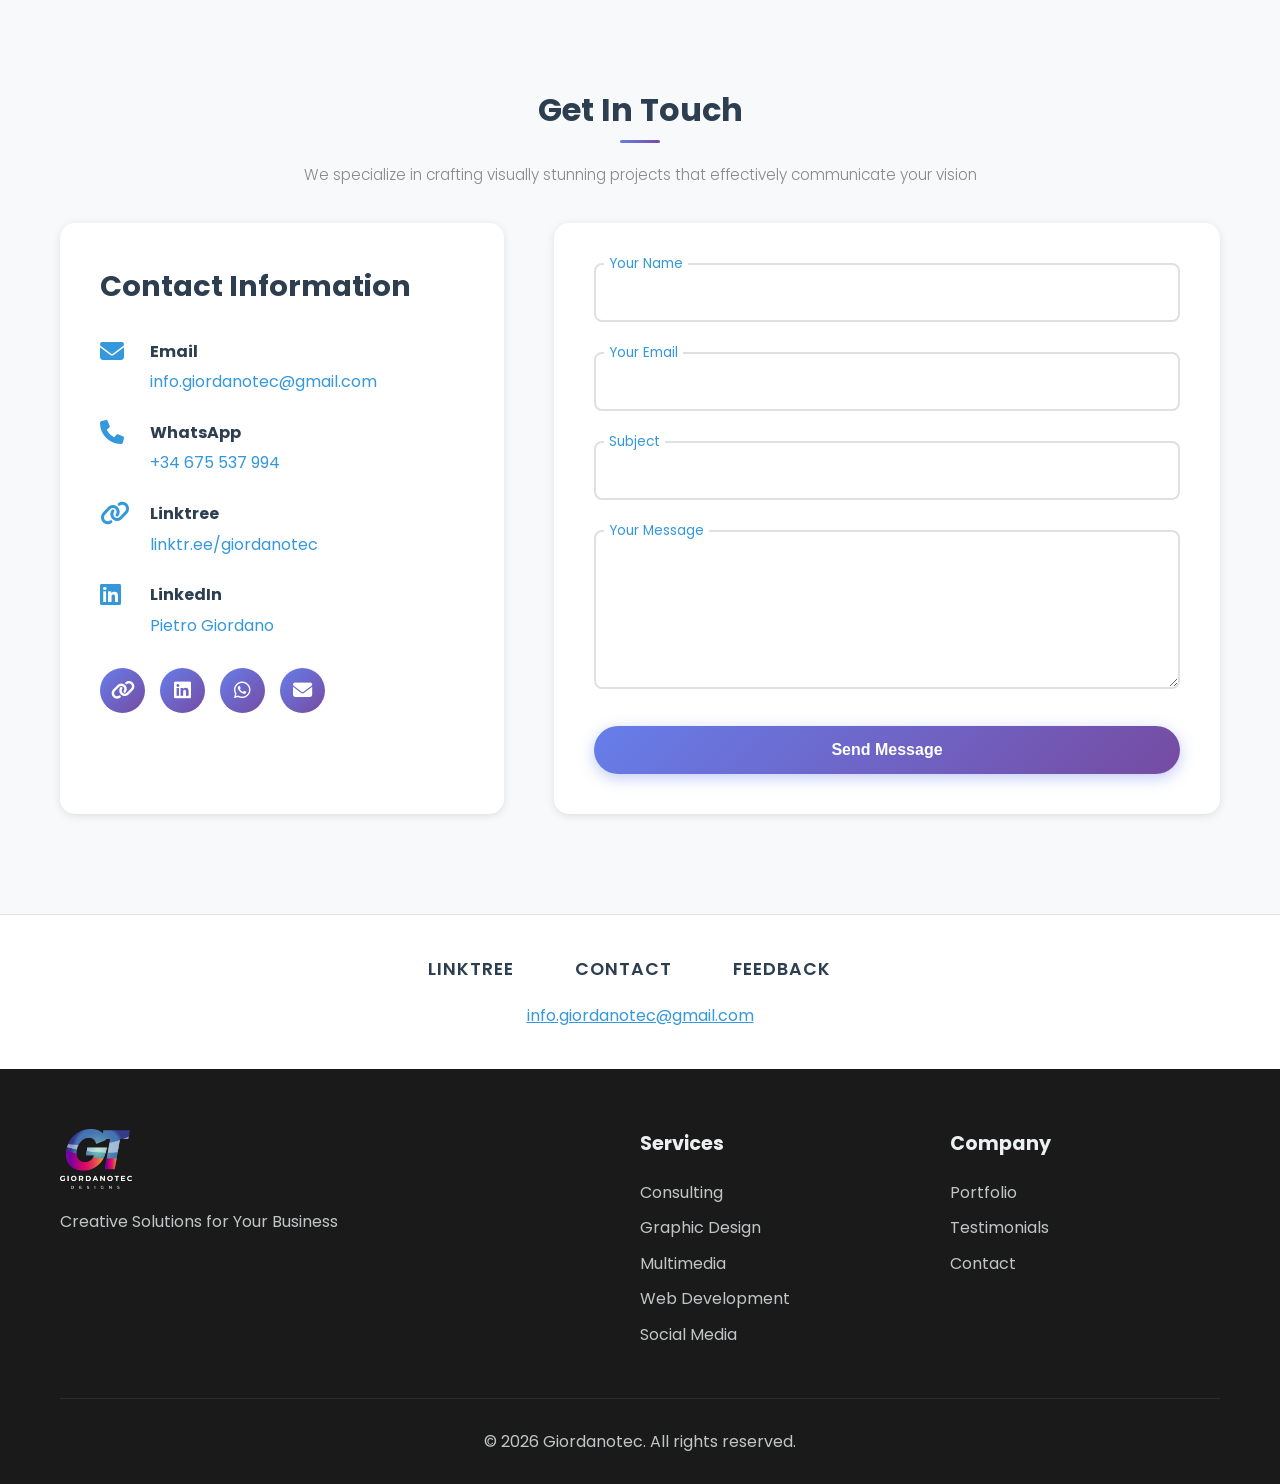
==== commit 0480a54d: "Reorder project cards and set 4-column showcase grid" ====
--- a/index.html
+++ b/index.html
@@ -143,6 +143,17 @@
             <div class="teaser-grid">
                 <div class="teaser-card">
                     <div class="teaser-img">
+                        <img src="images/logoconst.jpg" alt="Logo Project">
+                    </div>
+                    <div class="teaser-body">
+                        <span class="teaser-label" data-translate="logo_label">Brand Identity</span>
+                        <h2 data-translate="logo_title">The Logo Project</h2>
+                        <p data-translate="logo_subtitle">From client brief to final mark — a full brand identity built with strategy and craft.</p>
+                        <a href="logo-project.html" class="btn btn-primary" data-translate="logo_cta">View Case Study</a>
+                    </div>
+                </div>
+                <div class="teaser-card">
+                    <div class="teaser-img">
                         <img src="images/banner01.jpg" alt="Burger Flyer Project">
                     </div>
                     <div class="teaser-body">
@@ -150,17 +161,6 @@
                         <h2 data-translate="featured_title">The Burger Flyer</h2>
                         <p data-translate="featured_subtitle">From concept photography to final print-ready design — a complete editorial workflow.</p>
                         <a href="gallery.html" class="btn btn-primary" data-translate="featured_cta">View Case Study</a>
-                    </div>
-                </div>
-                <div class="teaser-card">
-                    <div class="teaser-img">
-                        <img src="images/logoconst.jpg" alt="Logo Project">
-                    </div>
-                    <div class="teaser-body">
-                        <span class="teaser-label" data-translate="logo_label">Brand Identity</span>
-                        <h2 data-translate="logo_title">The Logo Project</h2>
-                        <p data-translate="logo_subtitle">From client brief to final mark — a full brand identity built with strategy and craft.</p>
-                        <a href="logo-project.html" class="btn btn-primary" data-translate="logo_cta">View Case Study</a>
                     </div>
                 </div>
                 <div class="teaser-card">
--- a/styles.css
+++ b/styles.css
@@ -656,10 +656,10 @@
     margin-bottom: 40px;
 }
 
-/* Two-column grid of project cards */
+/* Four-column grid of project cards */
 .teaser-grid {
     display: grid;
-    grid-template-columns: repeat(2, 1fr);
+    grid-template-columns: repeat(4, 1fr);
     gap: 28px;
 }
 
@@ -678,21 +678,10 @@
     box-shadow: 0 8px 28px rgba(0,0,0,0.12);
 }
 
-.teaser-card:nth-child(4) {
-     grid-column: 1 / -1;
-     max-width: 600px;
-     margin: 0 auto;
-}
-
-@media (min-width: 1200px) {
-     .teaser-grid {
-          grid-template-columns: repeat(3, 1fr);
-     }
-    
-     .teaser-card:nth-child(4) {
-          grid-column: 2;
-          max-width: 100%;
-     }
+@media (max-width: 1200px) {
+    .teaser-grid {
+       grid-template-columns: repeat(2, 1fr);
+    }
 }
 
 .teaser-img {
@@ -751,10 +740,6 @@
     .teaser-grid {
         grid-template-columns: 1fr;
     }
-    
-     .teaser-card:nth-child(5) {
-          grid-column: auto;
-     }
 }
 
 /* Gallery Section */
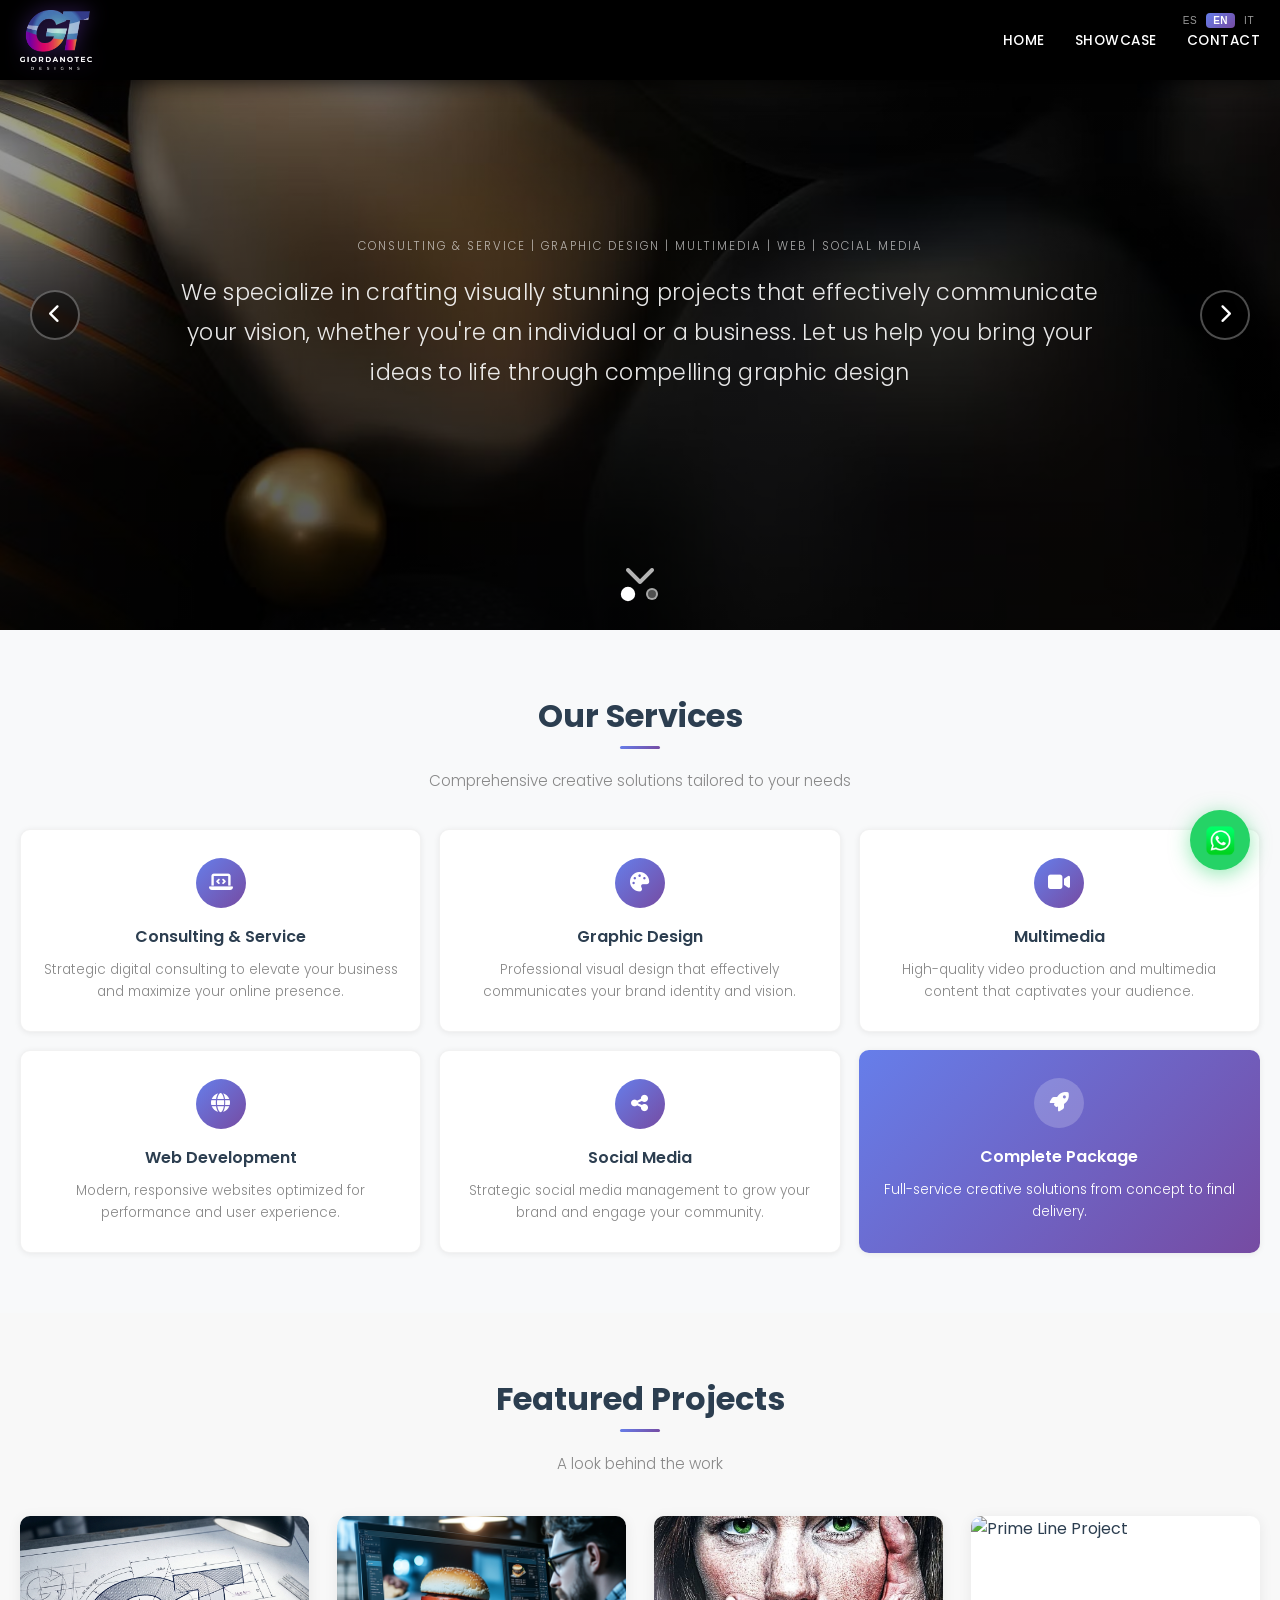
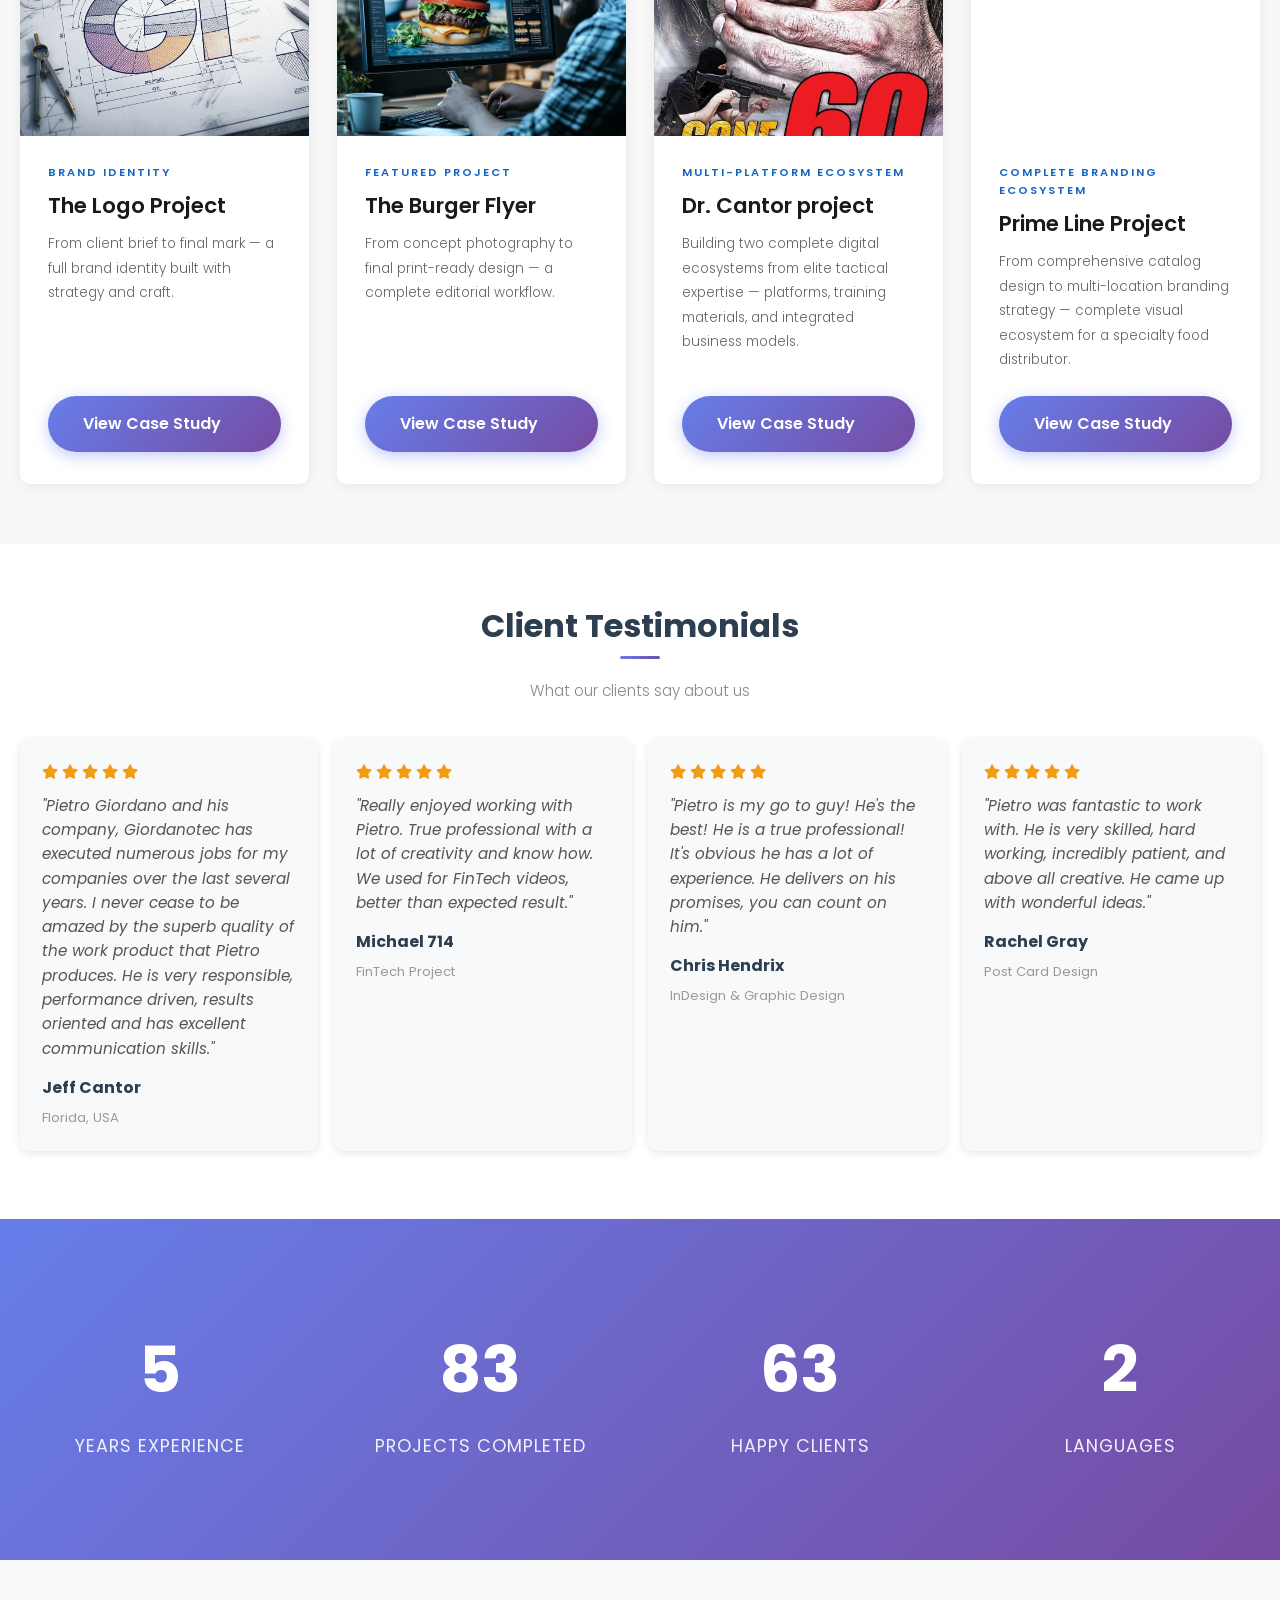
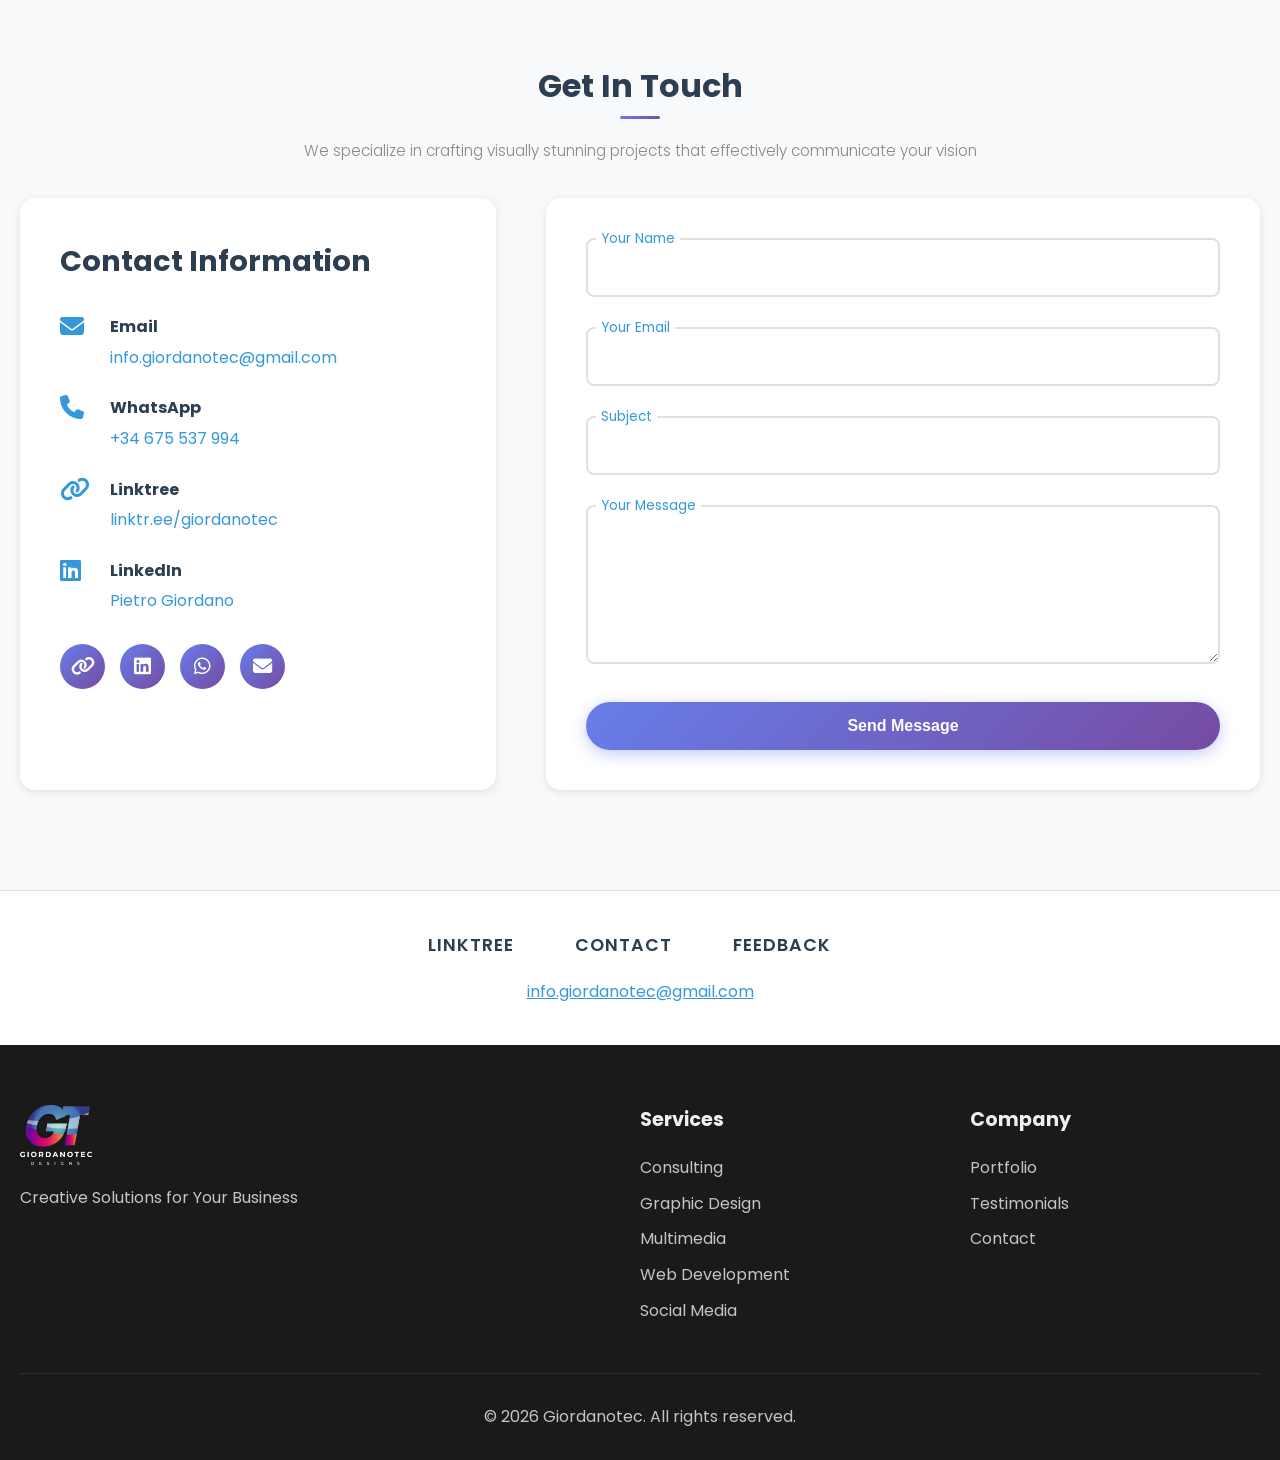
==== commit b338100d: "Update showcase images and widen layouts" ====
--- a/index.html
+++ b/index.html
@@ -154,7 +154,7 @@
                 </div>
                 <div class="teaser-card">
                     <div class="teaser-img">
-                        <img src="images/banner01.jpg" alt="Burger Flyer Project">
+                        <img src="images/burger03.png" alt="The Burger Flyer Project">
                     </div>
                     <div class="teaser-body">
                         <span class="teaser-label" data-translate="featured_label">Featured Project</span>
@@ -165,7 +165,7 @@
                 </div>
                 <div class="teaser-card">
                     <div class="teaser-img">
-                        <img src="images/banner03.jpg" alt="Dr. Jeff Cantor Project">
+                        <img src="images/jeffcantorbook1.jpeg" alt="Dr. Cantor Project">
                     </div>
                     <div class="teaser-body">
                         <span class="teaser-label" data-translate="djc_label">Multi-Platform Ecosystem</span>
--- a/styles.css
+++ b/styles.css
@@ -56,7 +56,7 @@
 }
 
 .container {
-    max-width: 1200px;
+    max-width: 1320px;
     margin: 0 auto;
     padding: 0 20px;
 }
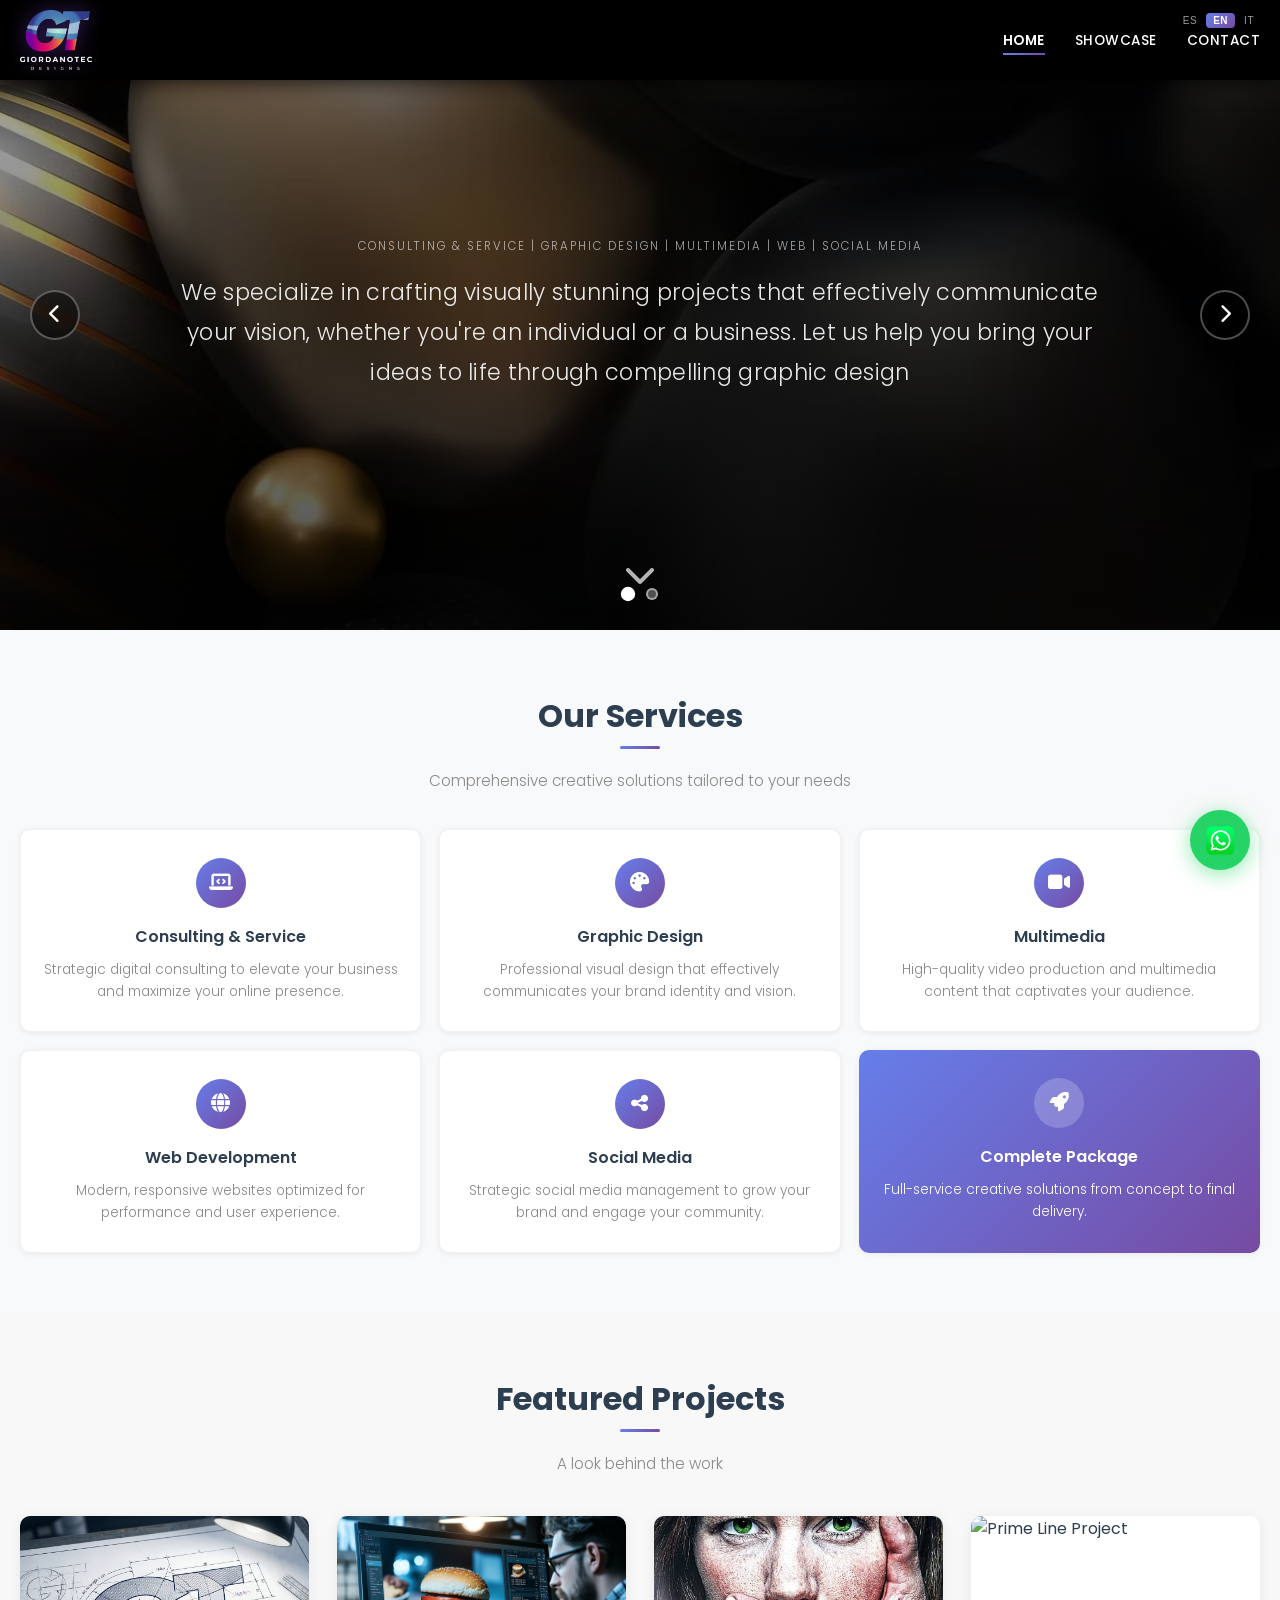
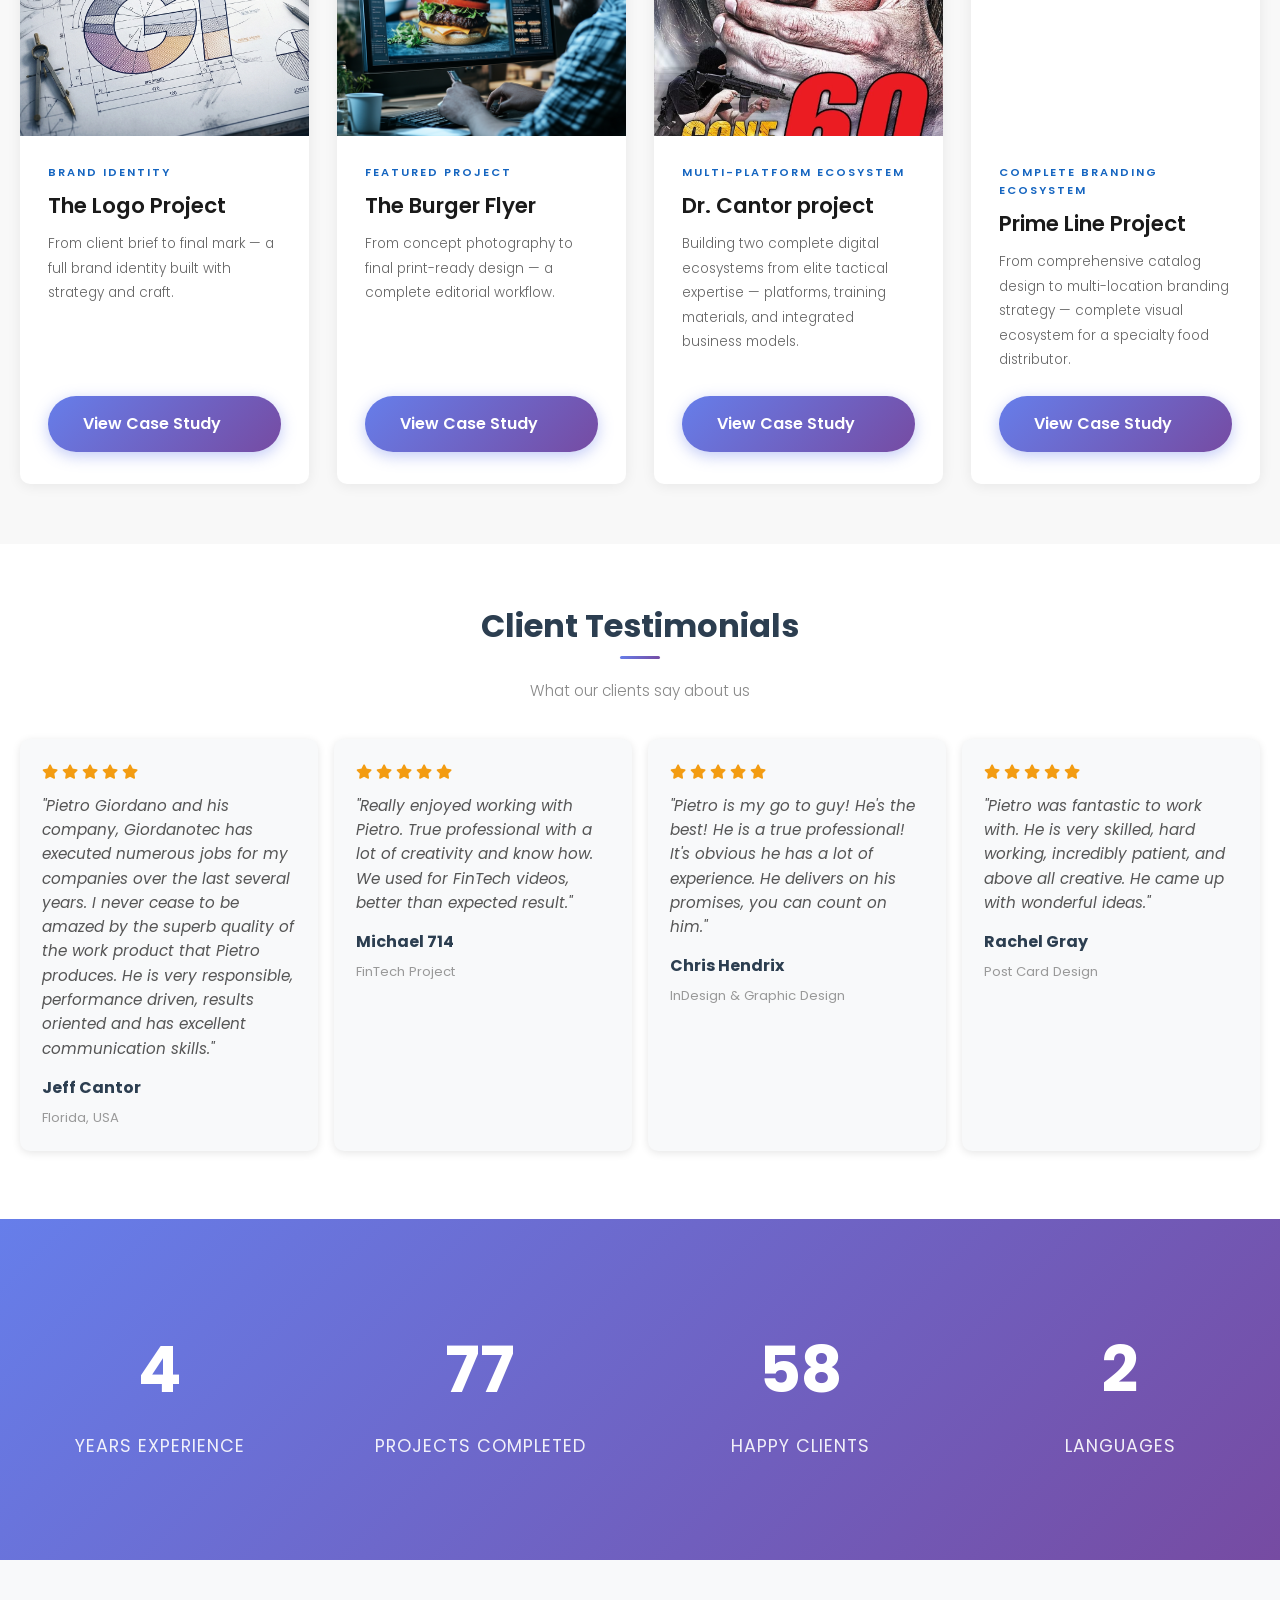
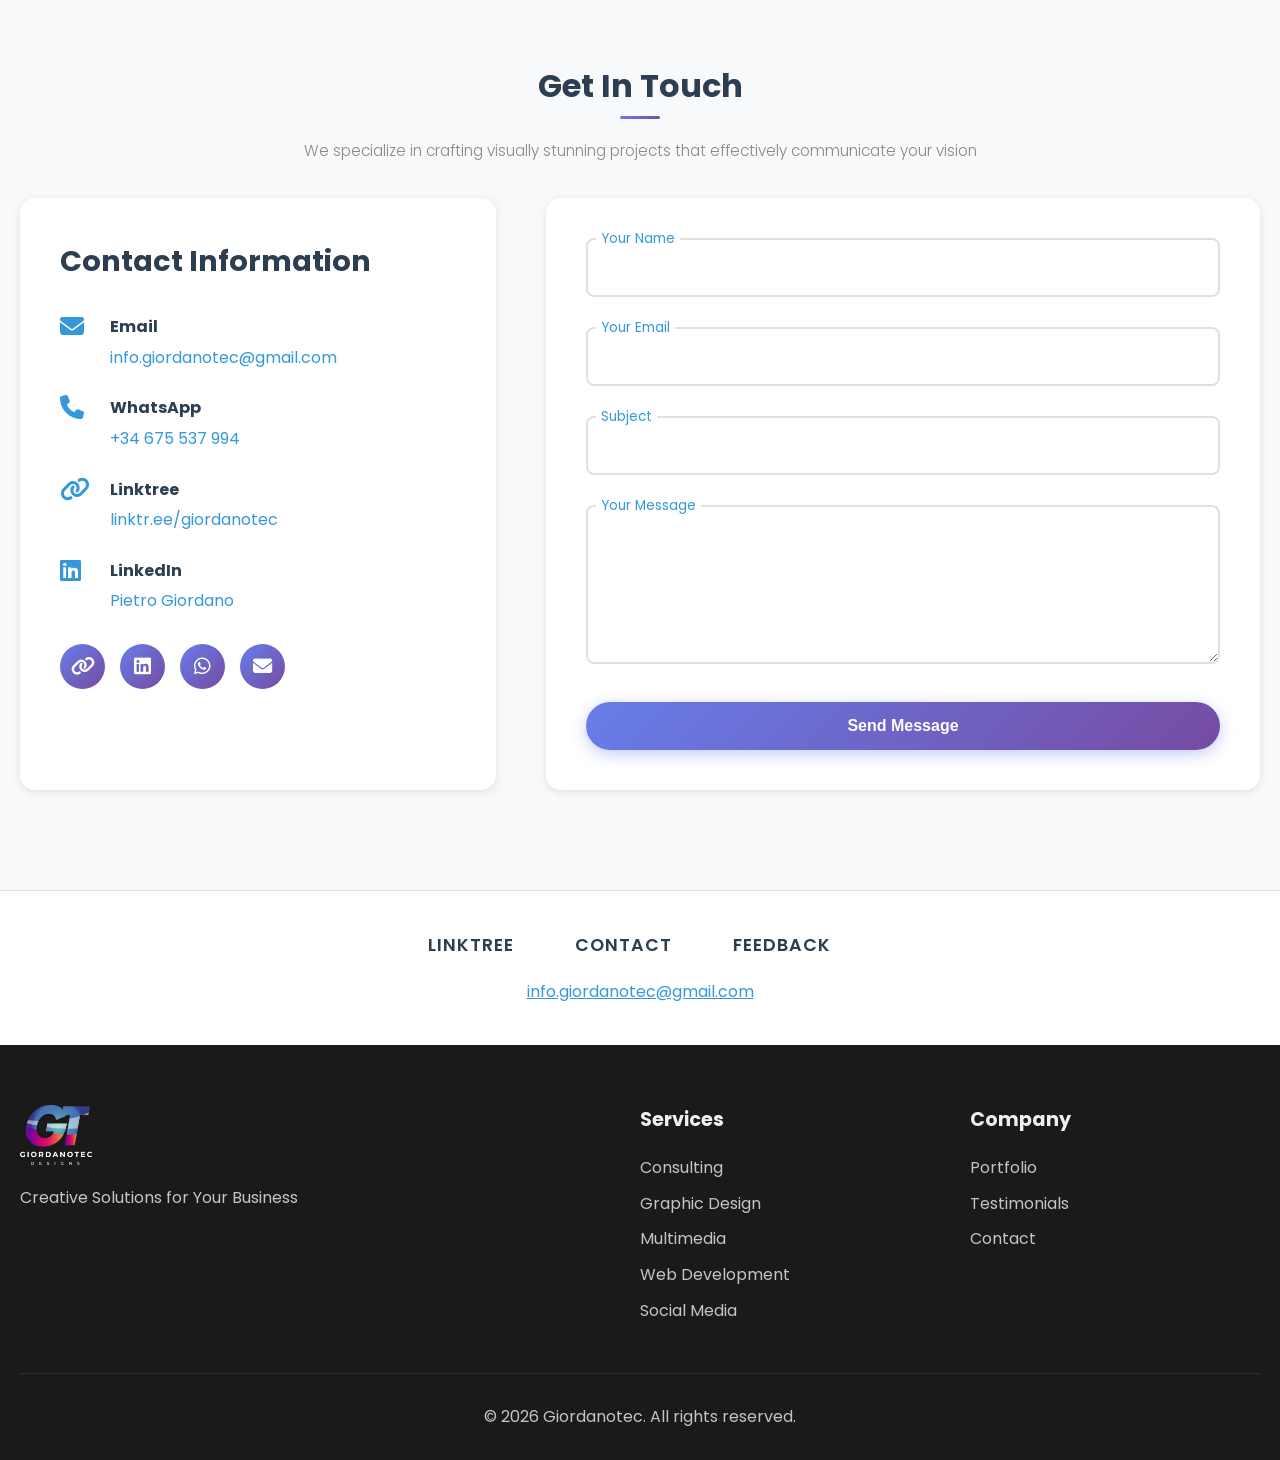
==== commit 235c937f: "Unify shared header across home and satellite pages" ====
--- a/index.html
+++ b/index.html
@@ -14,33 +14,7 @@
     <link rel="stylesheet" href="https://cdnjs.cloudflare.com/ajax/libs/font-awesome/6.4.0/css/all.min.css">
 </head>
 <body>
-    <!-- Language Switcher -->
-    <div class="language-switcher">
-        <button class="lang-btn" data-lang="es">ES</button>
-        <button class="lang-btn active" data-lang="en">EN</button>
-        <button class="lang-btn" data-lang="it">IT</button>
-    </div>
-
-    <!-- Navigation -->
-    <nav class="navbar">
-        <div class="container">
-            <div class="nav-main-row">
-                <a href="#home" class="logo">
-                    <img src="images/logo.png" alt="GiordanoTec Logo">
-                </a>
-                <ul class="nav-menu">
-                    <li><a href="#home" data-translate="nav_home">HOME</a></li>
-                    <li><a href="#projects" data-translate="nav_showcase">SHOWCASE</a></li>
-                    <li><a href="#contact" data-translate="nav_contact">CONTACT</a></li>
-                </ul>
-                <div class="hamburger">
-                    <span></span>
-                    <span></span>
-                    <span></span>
-                </div>
-            </div>
-        </div>
-    </nav>
+    <div id="site-header"></div>
 
     <!-- Hero Section -->
     <section id="home" class="hero">
--- a/styles.css
+++ b/styles.css
@@ -177,6 +177,14 @@
     width: 100%;
 }
 
+.nav-menu a.active::after {
+    width: 100%;
+}
+
+.nav-menu a.active {
+    font-weight: 600;
+}
+
 .hamburger {
     display: none;
     flex-direction: column;
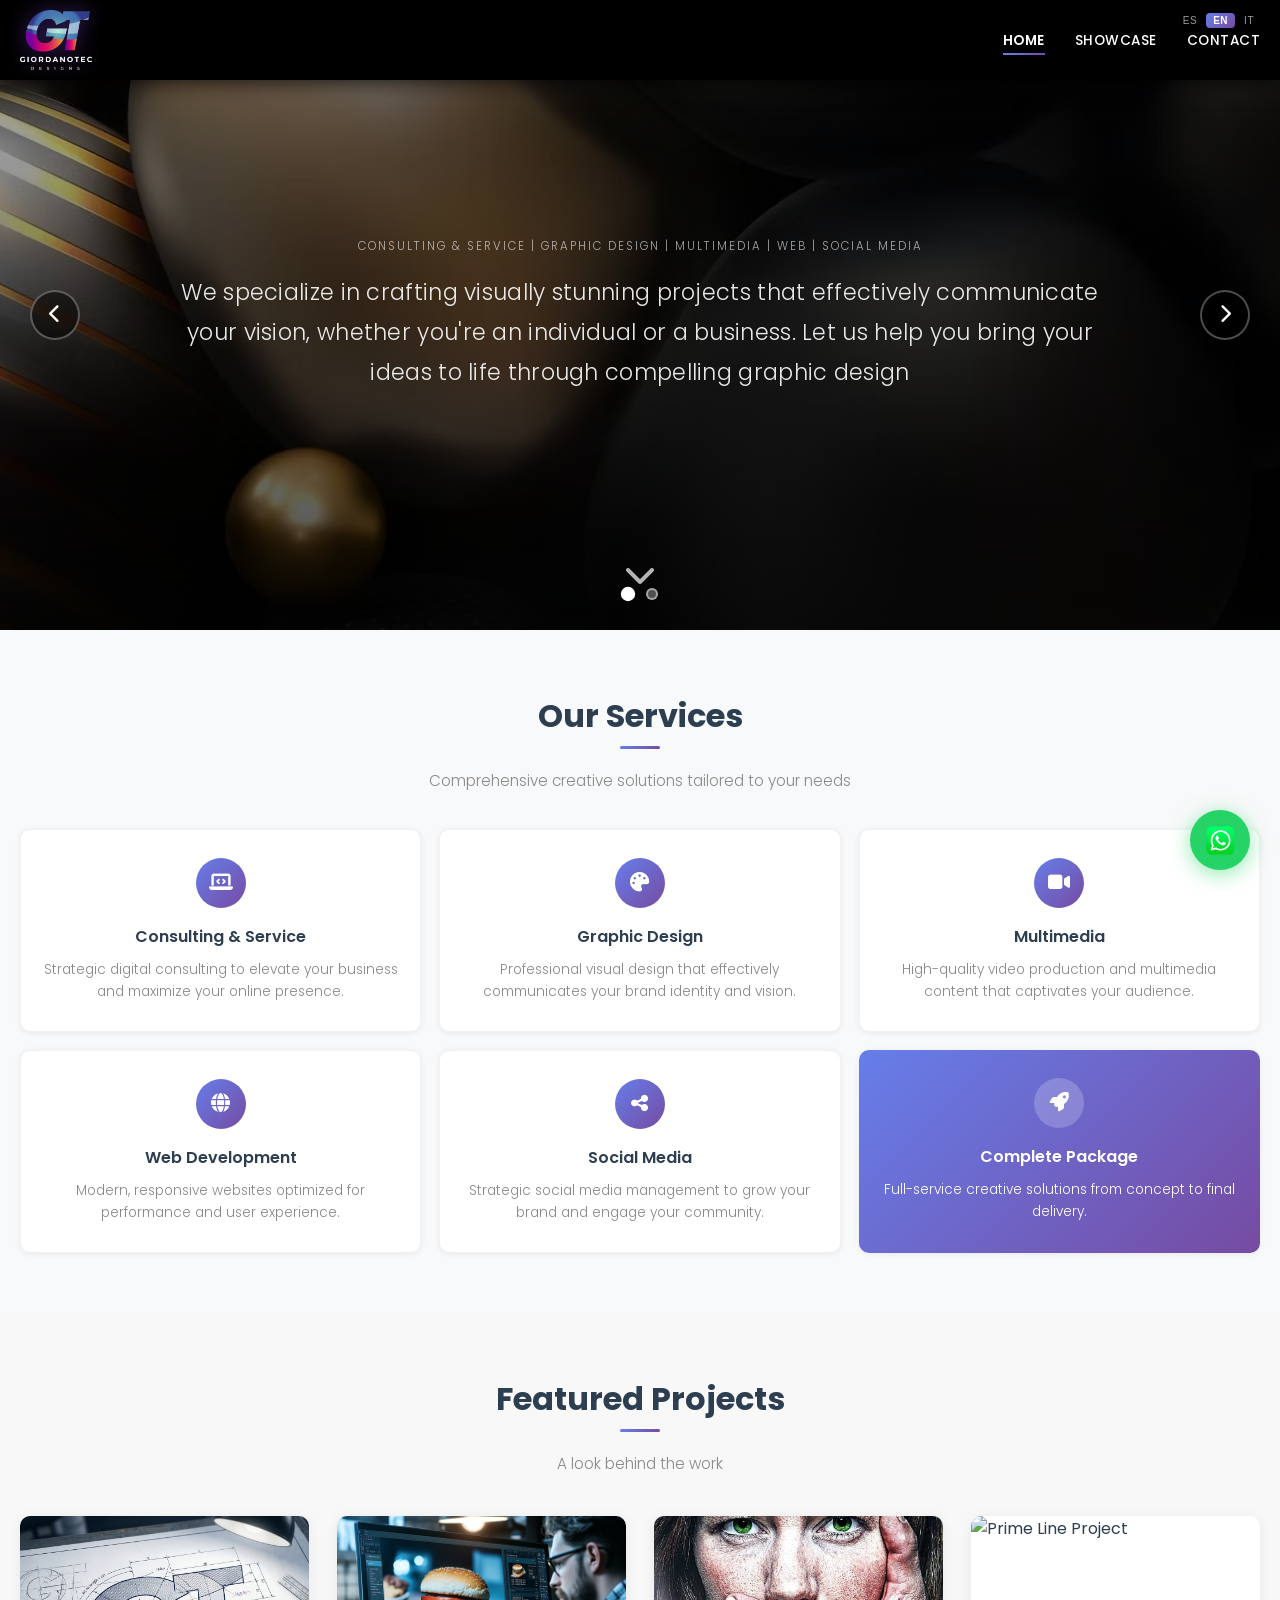
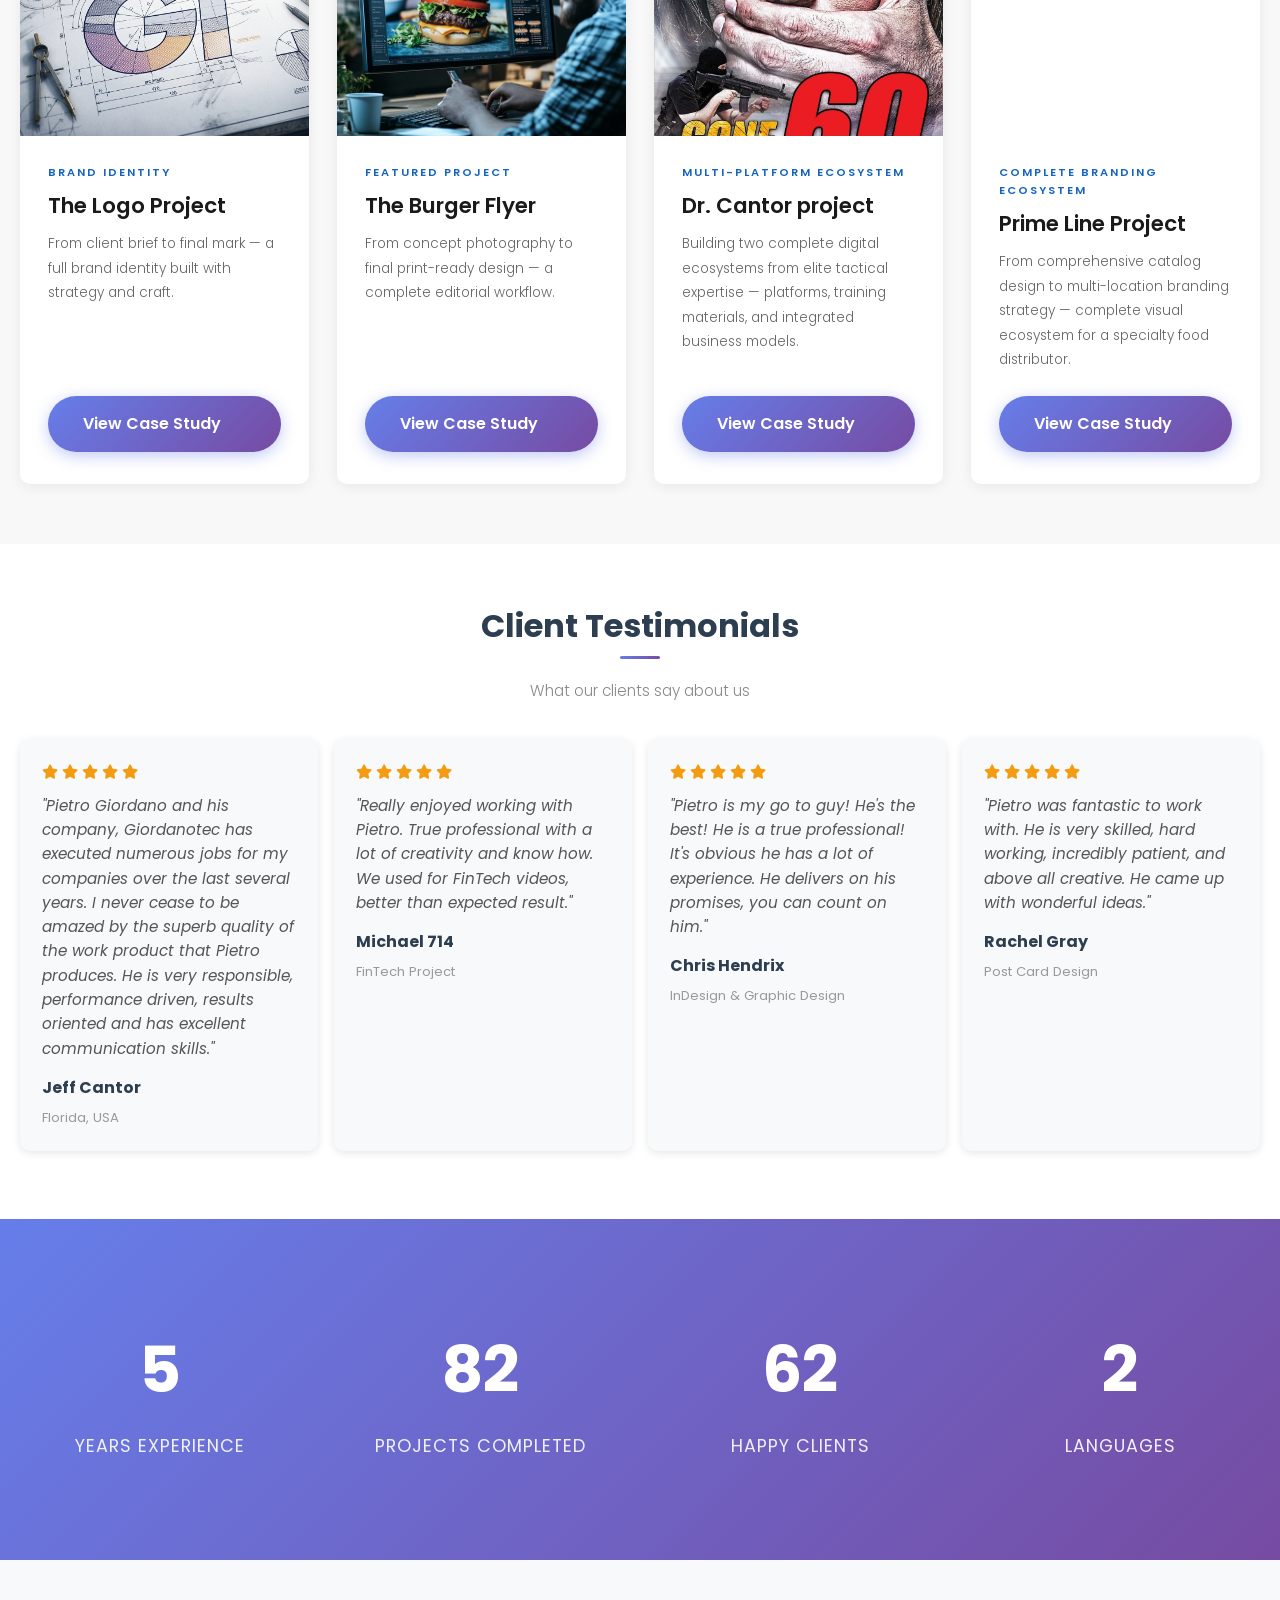
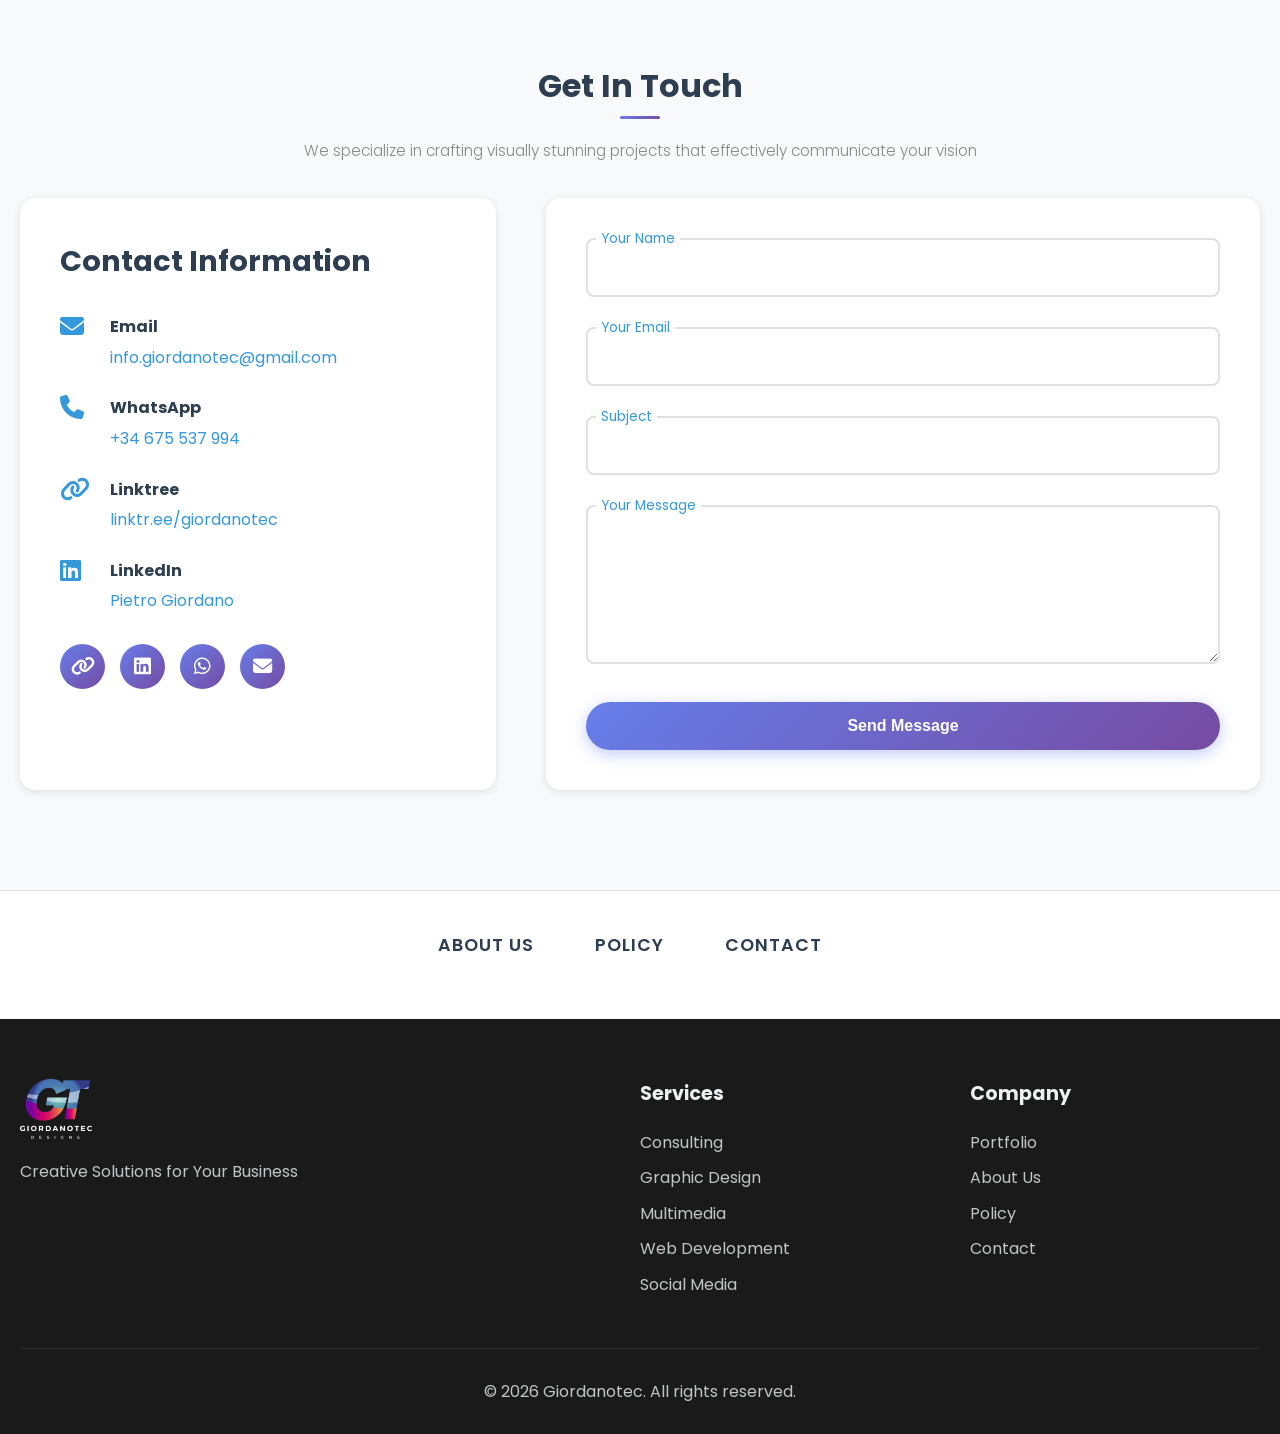
==== commit 741bc85e: "Add MMLAW proposal as satellite project" ====
--- a/index.html
+++ b/index.html
@@ -331,12 +331,9 @@
     <section class="footer-banners">
         <div class="container">
             <div class="footer-banners-content">
-                <a href="https://linktr.ee/giordanotec" target="_blank" class="footer-banner-link">LINKTREE</a>
+                <a href="about-us.html" class="footer-banner-link">ABOUT US</a>
+                <a href="policy.html" class="footer-banner-link">POLICY</a>
                 <a href="#contact" class="footer-banner-link">CONTACT</a>
-                <a href="#testimonials" class="footer-banner-link">FEEDBACK</a>
-            </div>
-            <div class="footer-email">
-                <a href="mailto:info.giordanotec@gmail.com">info.giordanotec@gmail.com</a>
             </div>
         </div>
     </section>
@@ -363,7 +360,8 @@
                     <h4 data-translate="footer_company">Company</h4>
                     <ul>
                         <li><a href="#gallery">Portfolio</a></li>
-                        <li><a href="#testimonials">Testimonials</a></li>
+                        <li><a href="about-us.html">About Us</a></li>
+                        <li><a href="policy.html">Policy</a></li>
                         <li><a href="#contact">Contact</a></li>
                     </ul>
                 </div>
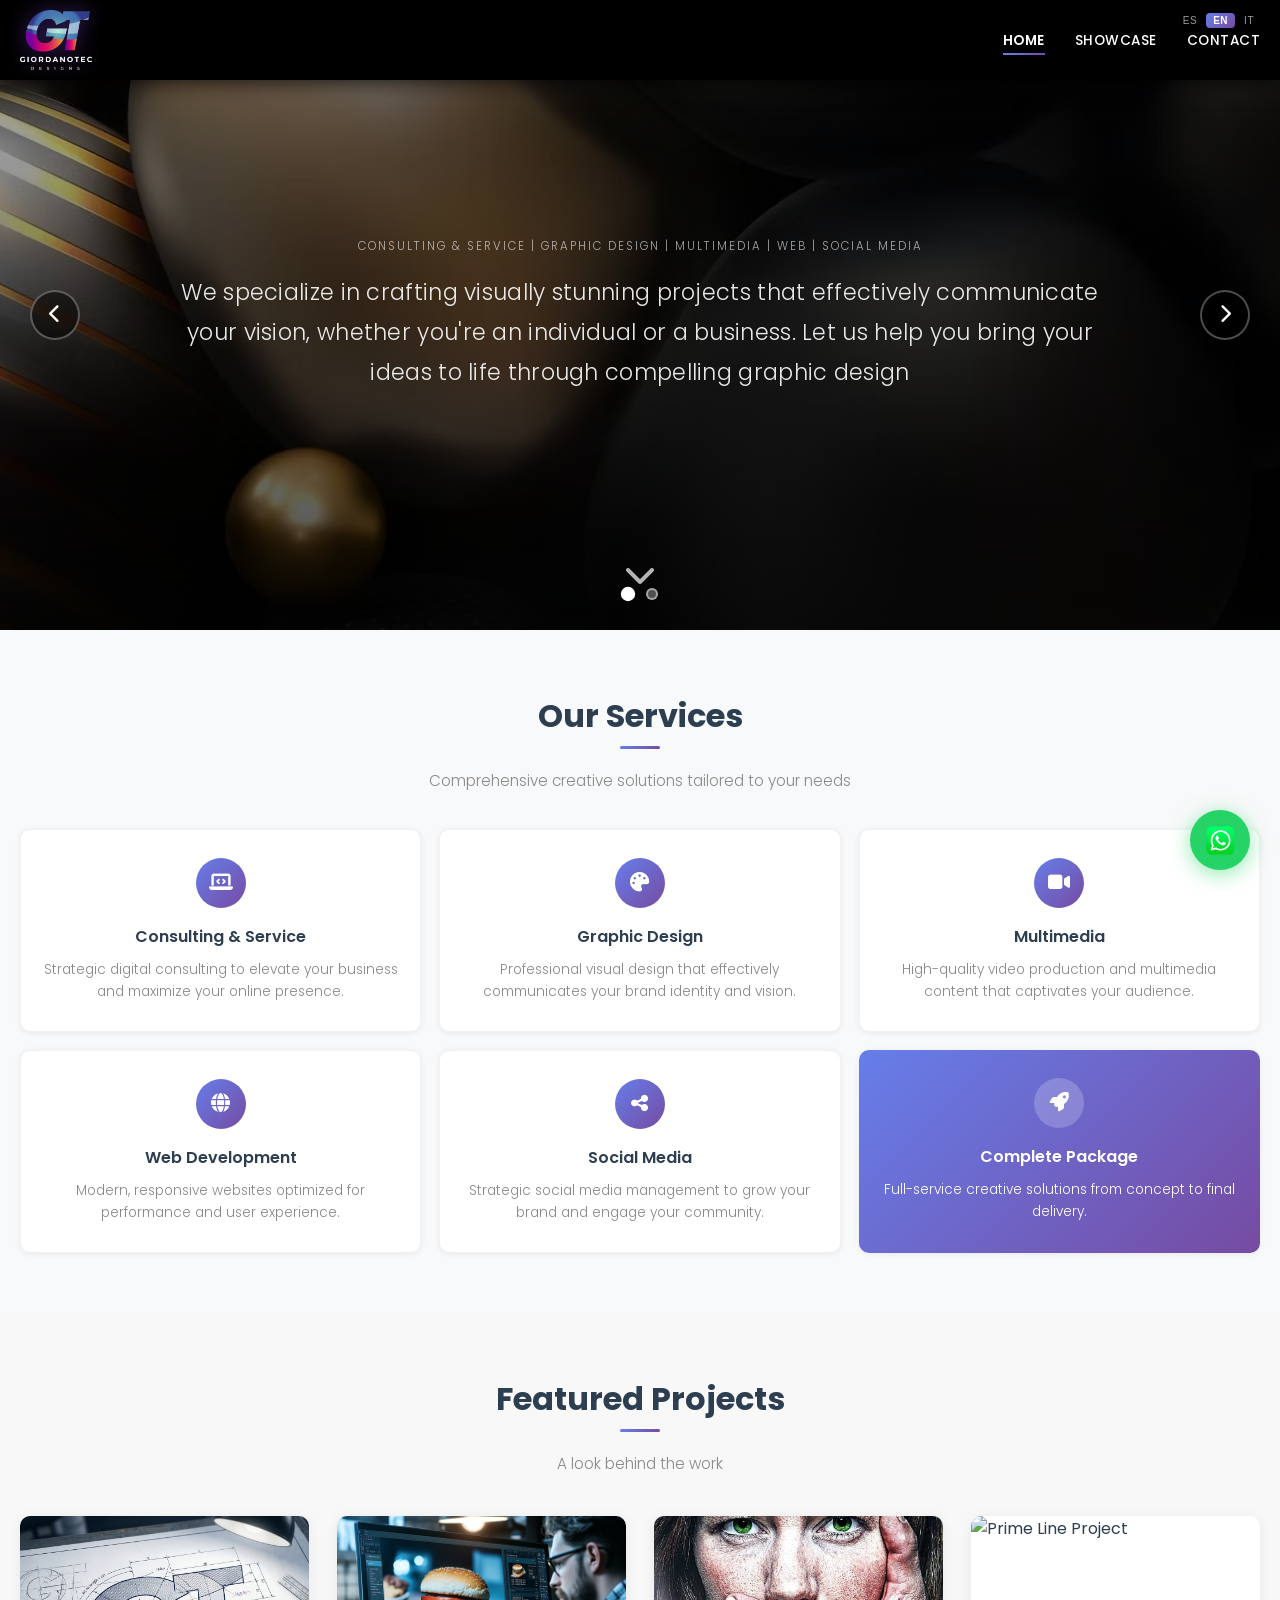
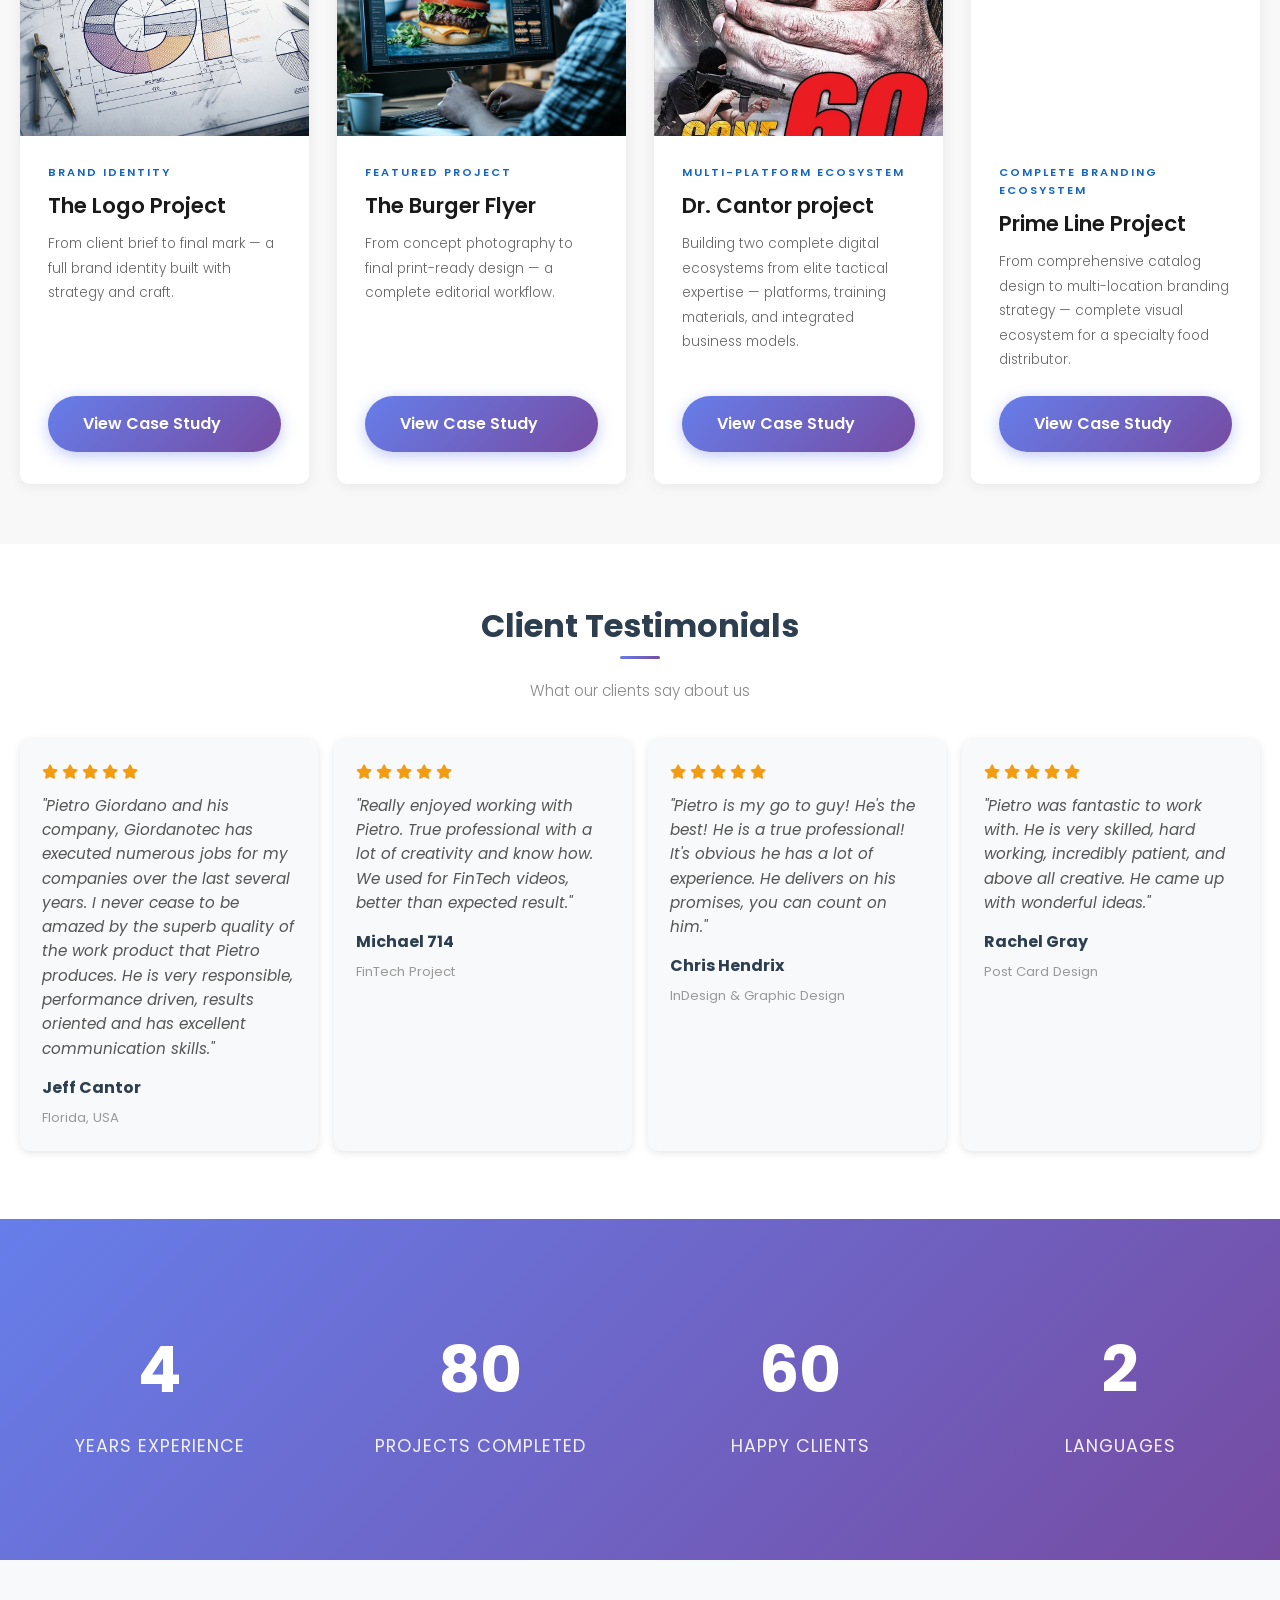
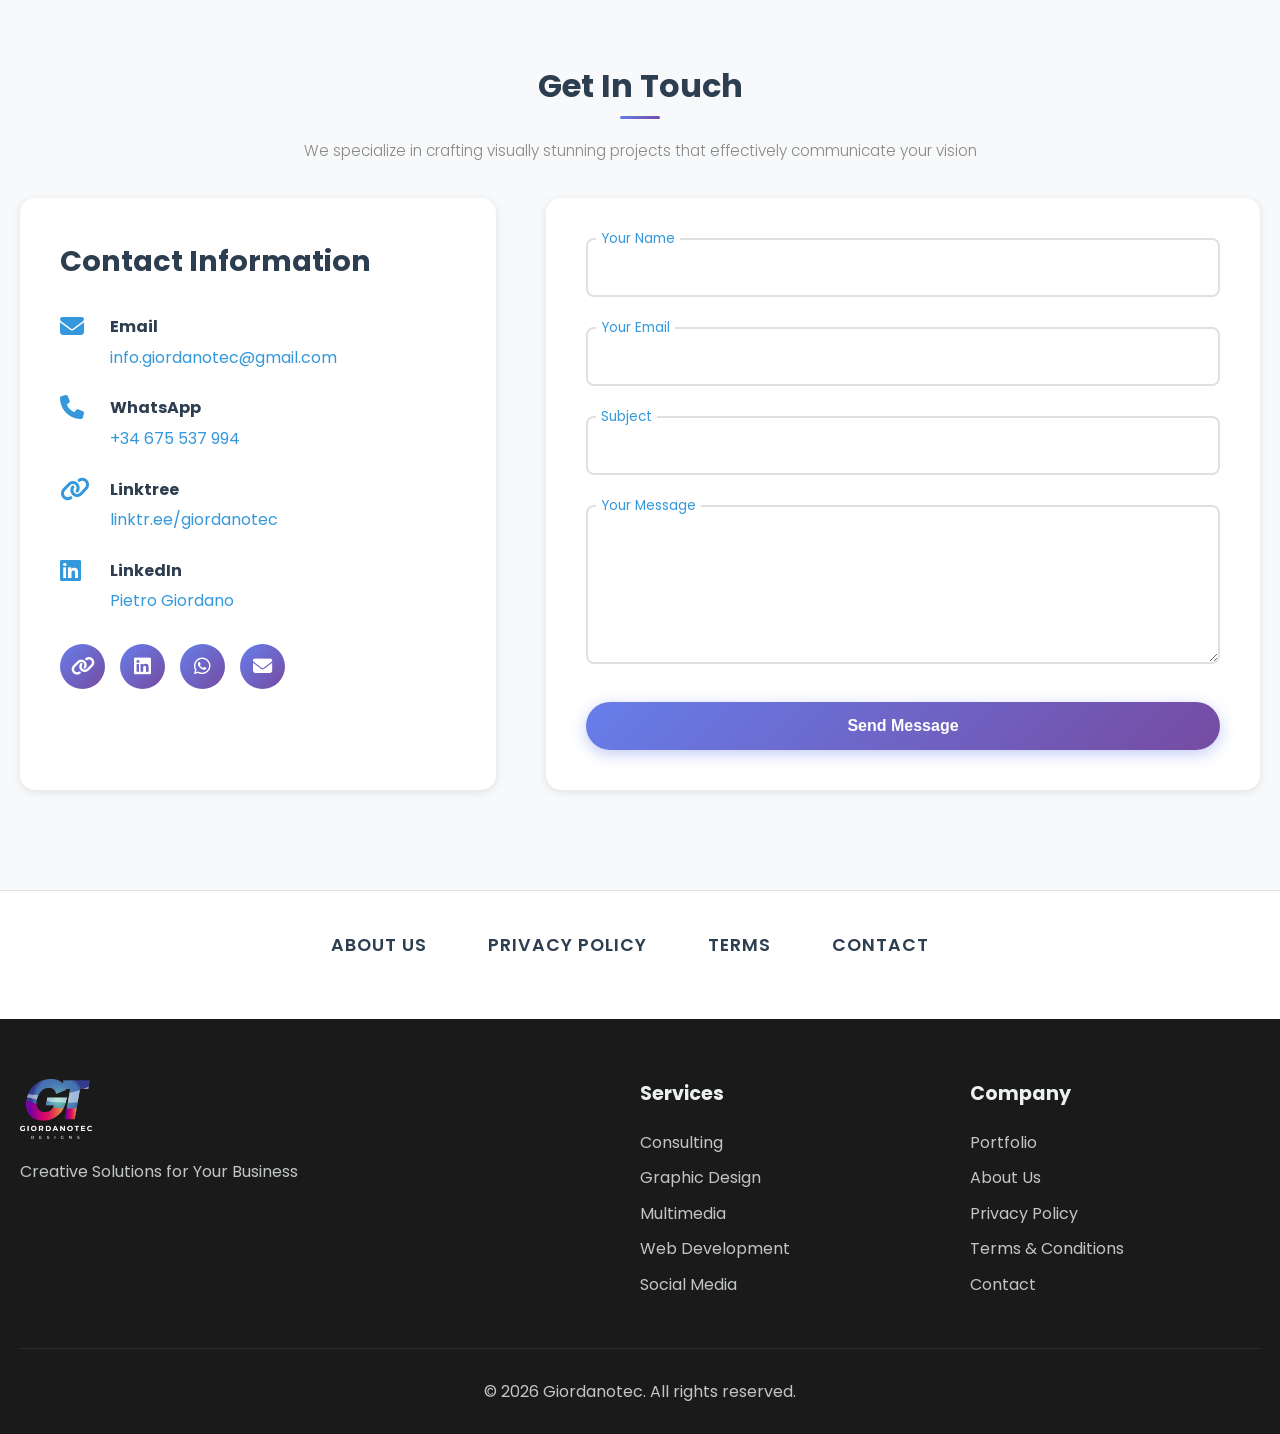
==== commit 949567ec: "Agregar páginas de Privacy Policy y Terms & Conditions estándar" ====
--- a/index.html
+++ b/index.html
@@ -332,7 +332,8 @@
         <div class="container">
             <div class="footer-banners-content">
                 <a href="about-us.html" class="footer-banner-link">ABOUT US</a>
-                <a href="policy.html" class="footer-banner-link">POLICY</a>
+                <a href="privacy-policy.html" class="footer-banner-link">PRIVACY POLICY</a>
+                <a href="terms-and-conditions.html" class="footer-banner-link">TERMS</a>
                 <a href="#contact" class="footer-banner-link">CONTACT</a>
             </div>
         </div>
@@ -361,7 +362,8 @@
                     <ul>
                         <li><a href="#gallery">Portfolio</a></li>
                         <li><a href="about-us.html">About Us</a></li>
-                        <li><a href="policy.html">Policy</a></li>
+                        <li><a href="privacy-policy.html">Privacy Policy</a></li>
+                        <li><a href="terms-and-conditions.html">Terms & Conditions</a></li>
                         <li><a href="#contact">Contact</a></li>
                     </ul>
                 </div>
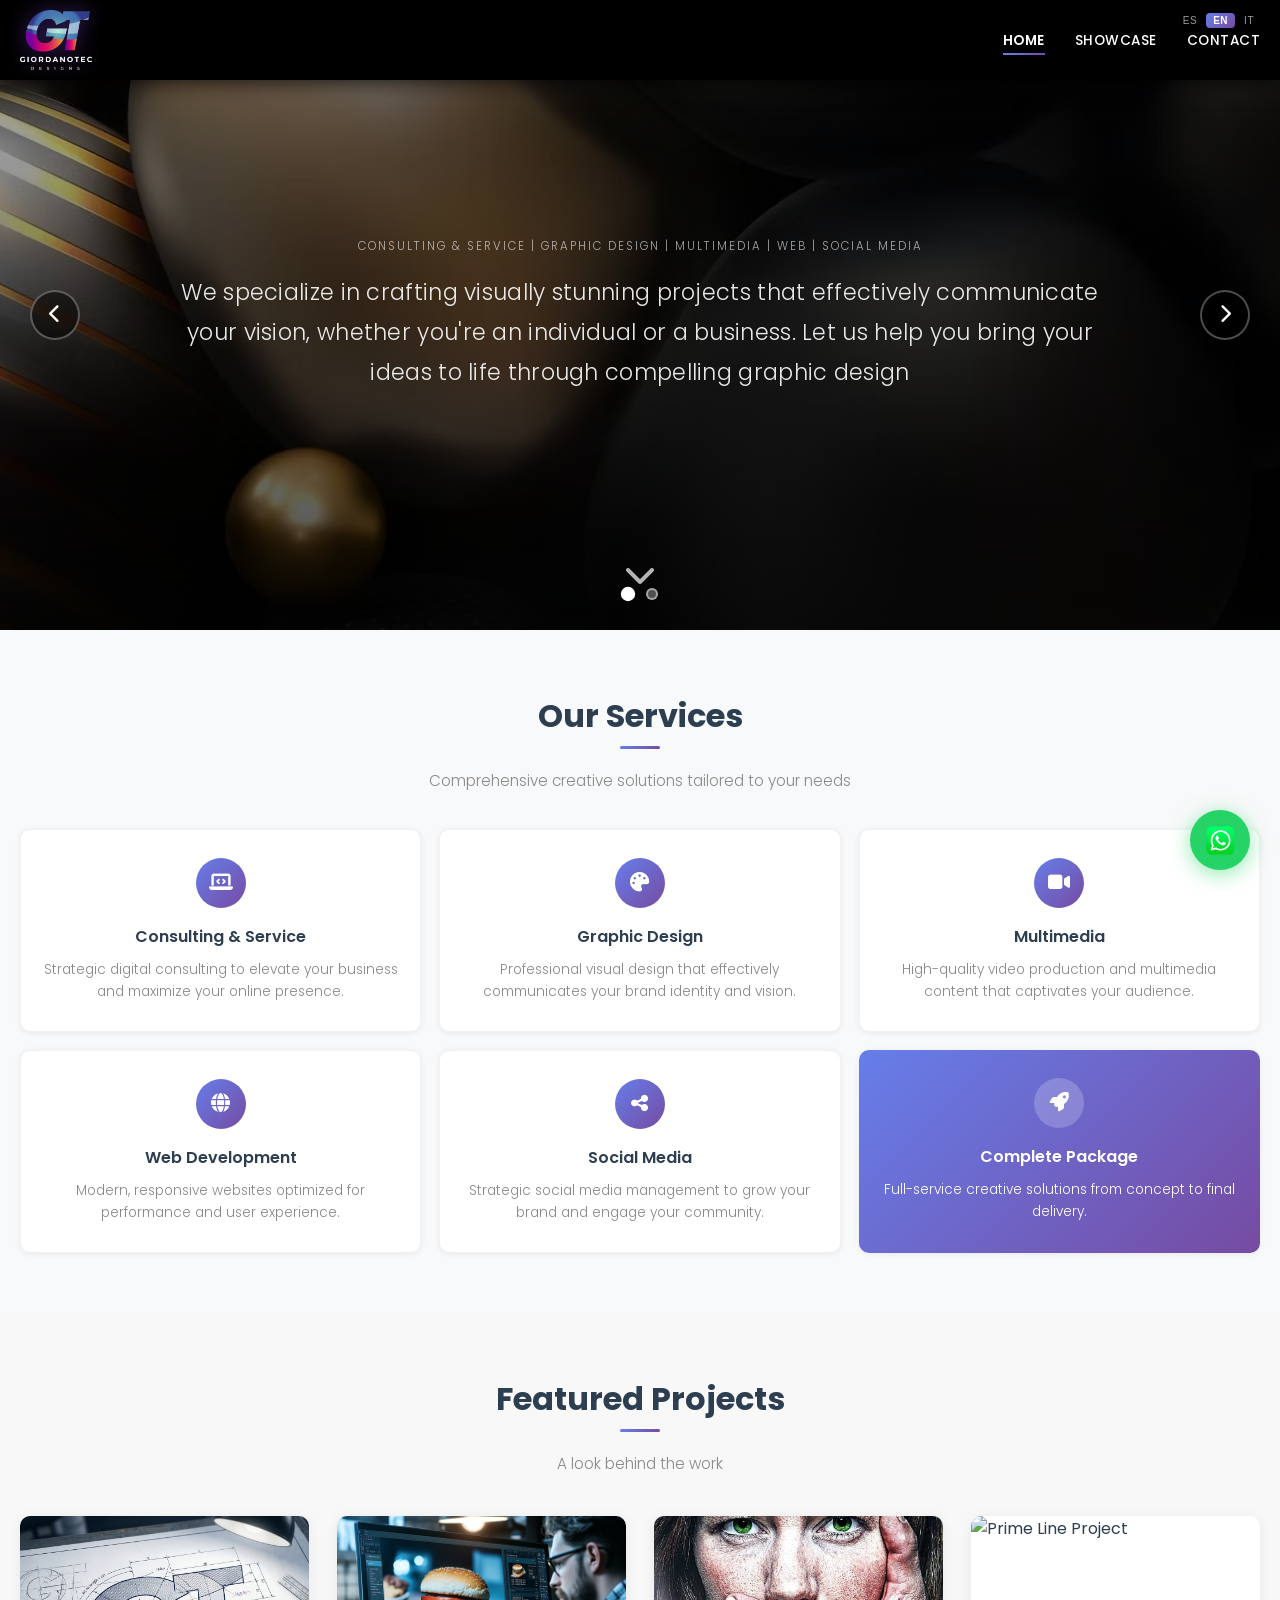
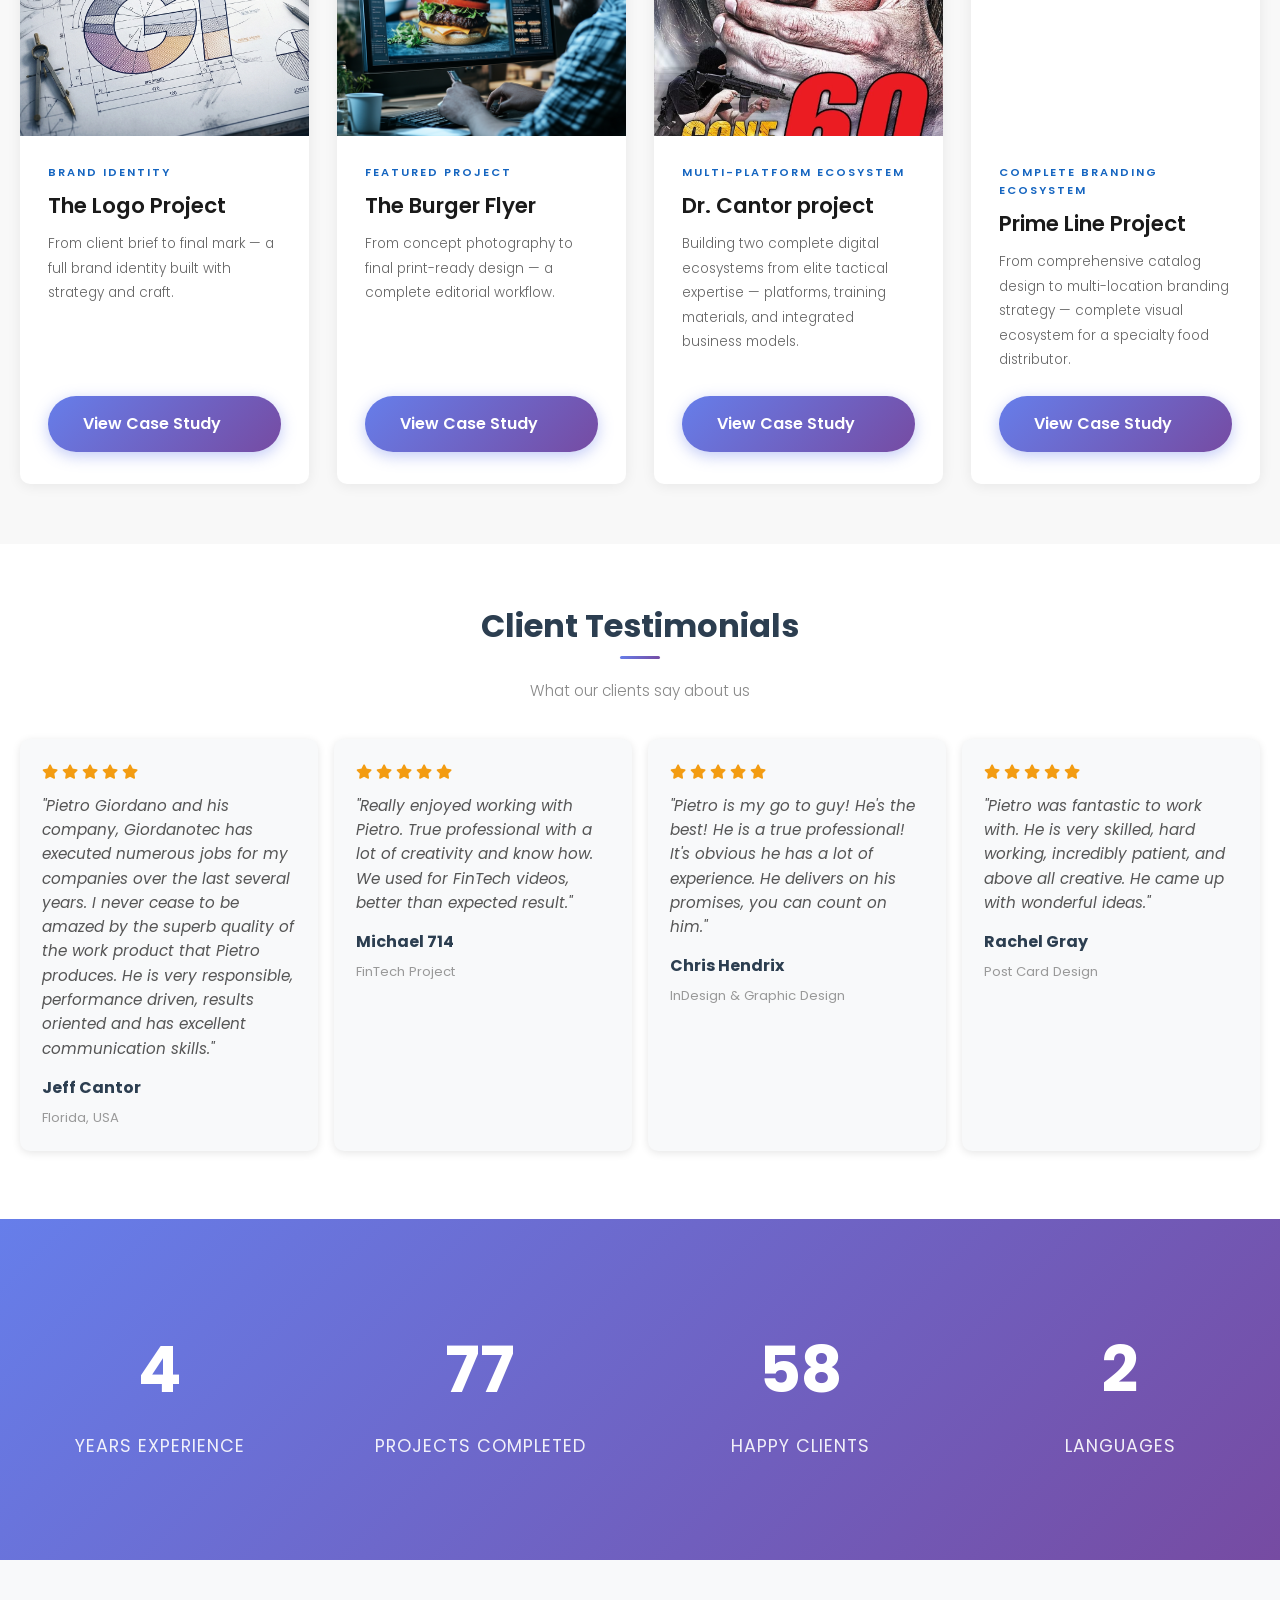
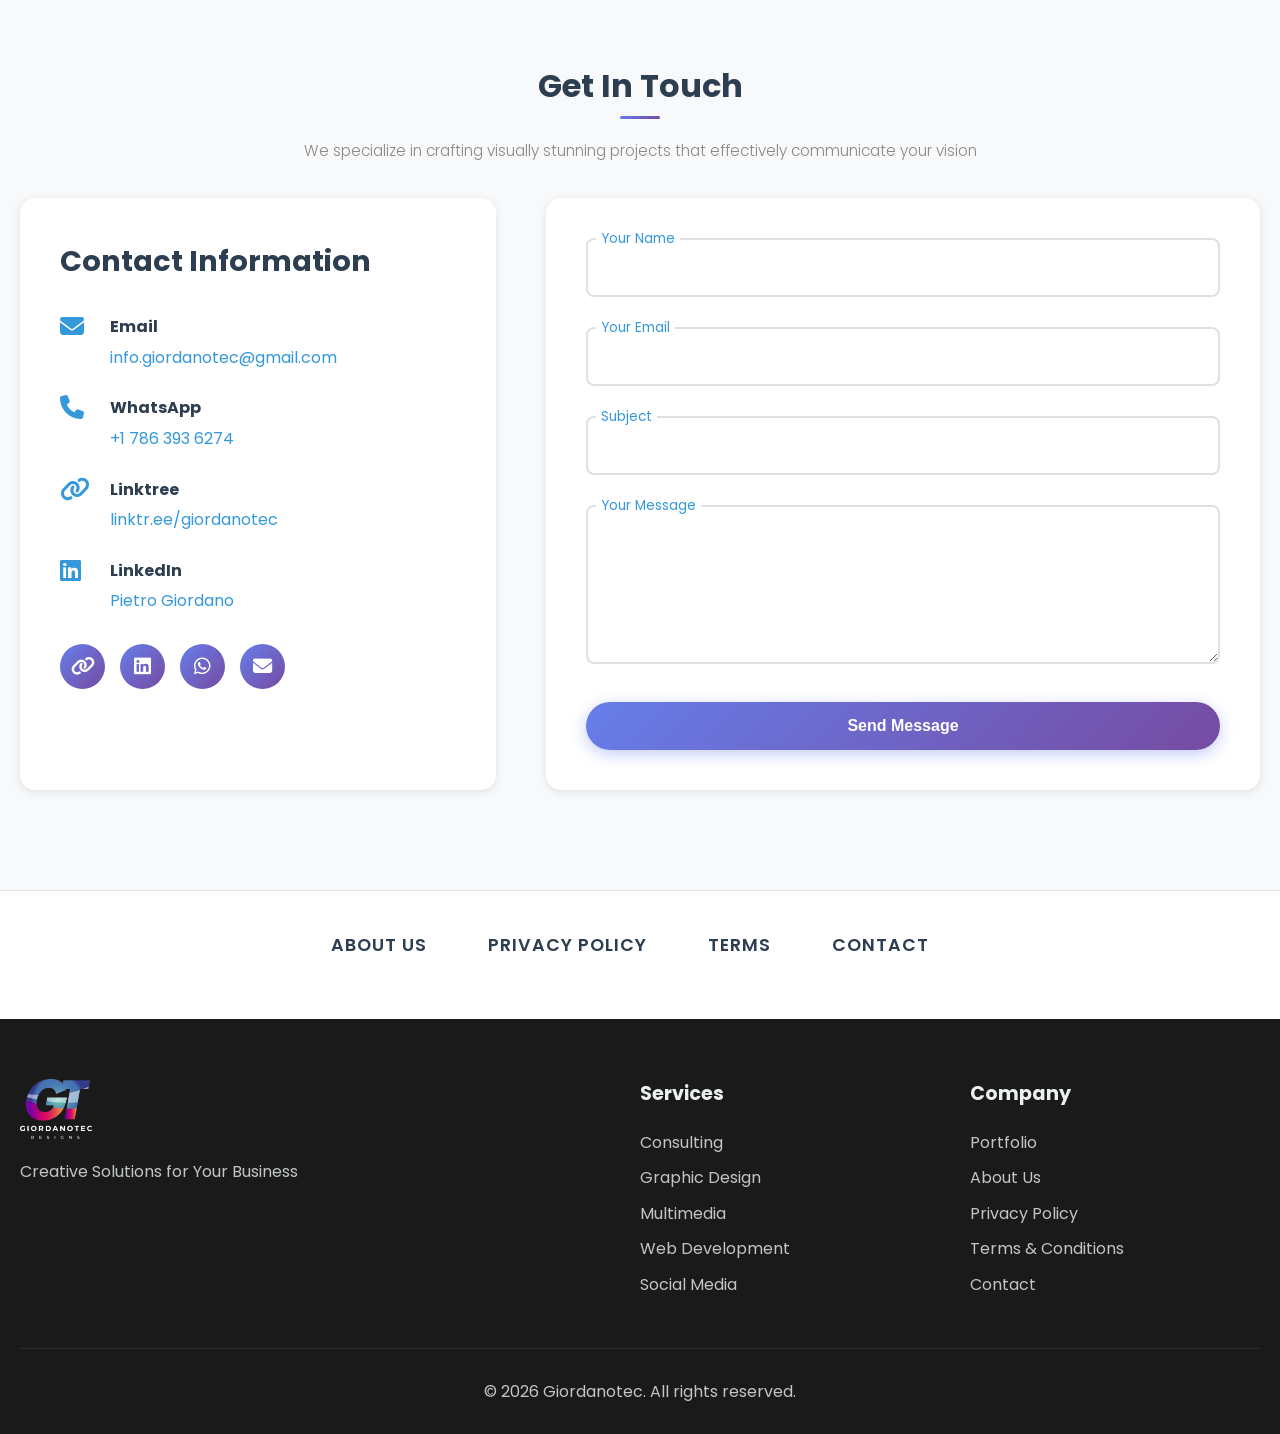
==== commit 53a40fc5: "Actualizar enlaces de policy y números de WhatsApp en todo el sitio" ====
--- a/index.html
+++ b/index.html
@@ -276,7 +276,7 @@
                         <i class="fas fa-phone"></i>
                         <div>
                             <h4>WhatsApp</h4>
-                            <a href="https://wa.me/34675537994">+34 675 537 994</a>
+                            <a href="https://wa.me/17863936274">+1 786 393 6274</a>
                         </div>
                     </div>
                     <div class="contact-item">
@@ -296,7 +296,7 @@
                     <div class="social-links">
                         <a href="https://linktr.ee/giordanotec" target="_blank"><i class="fas fa-link"></i></a>
                         <a href="https://www.linkedin.com/in/pietro-giordano-carfagnini/" target="_blank"><i class="fab fa-linkedin"></i></a>
-                        <a href="https://wa.me/34675537994" target="_blank"><i class="fab fa-whatsapp"></i></a>
+                        <a href="https://wa.me/17863936274" target="_blank"><i class="fab fa-whatsapp"></i></a>
                         <a href="mailto:info.giordanotec@gmail.com"><i class="fas fa-envelope"></i></a>
                     </div>
                 </div>
@@ -375,7 +375,7 @@
     </footer>
 
     <!-- WhatsApp Floating Button -->
-    <a href="https://wa.me/34675537994" class="whatsapp-float" target="_blank" aria-label="Contact via WhatsApp">
+    <a href="https://wa.me/17863936274" class="whatsapp-float" target="_blank" aria-label="Contact via WhatsApp">
         <img src="images/whatsappicon.png" alt="WhatsApp">
     </a>
 
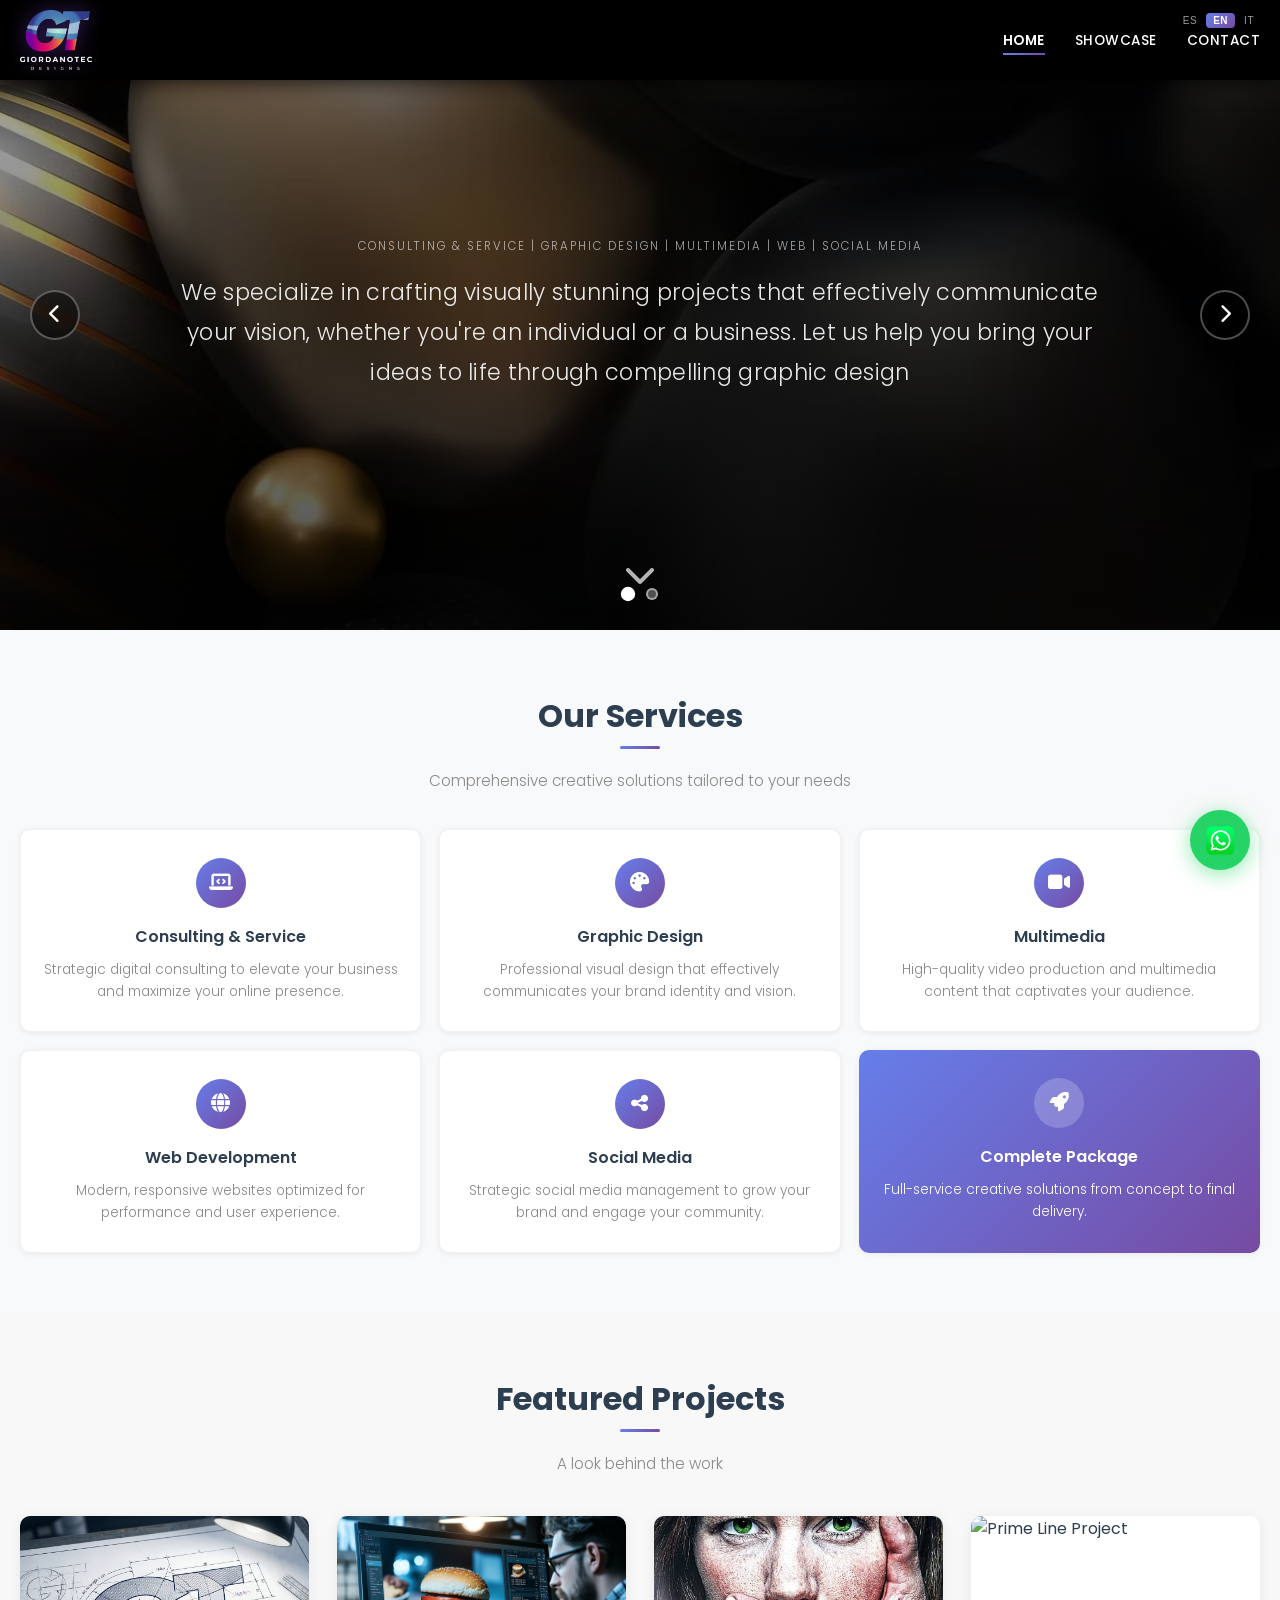
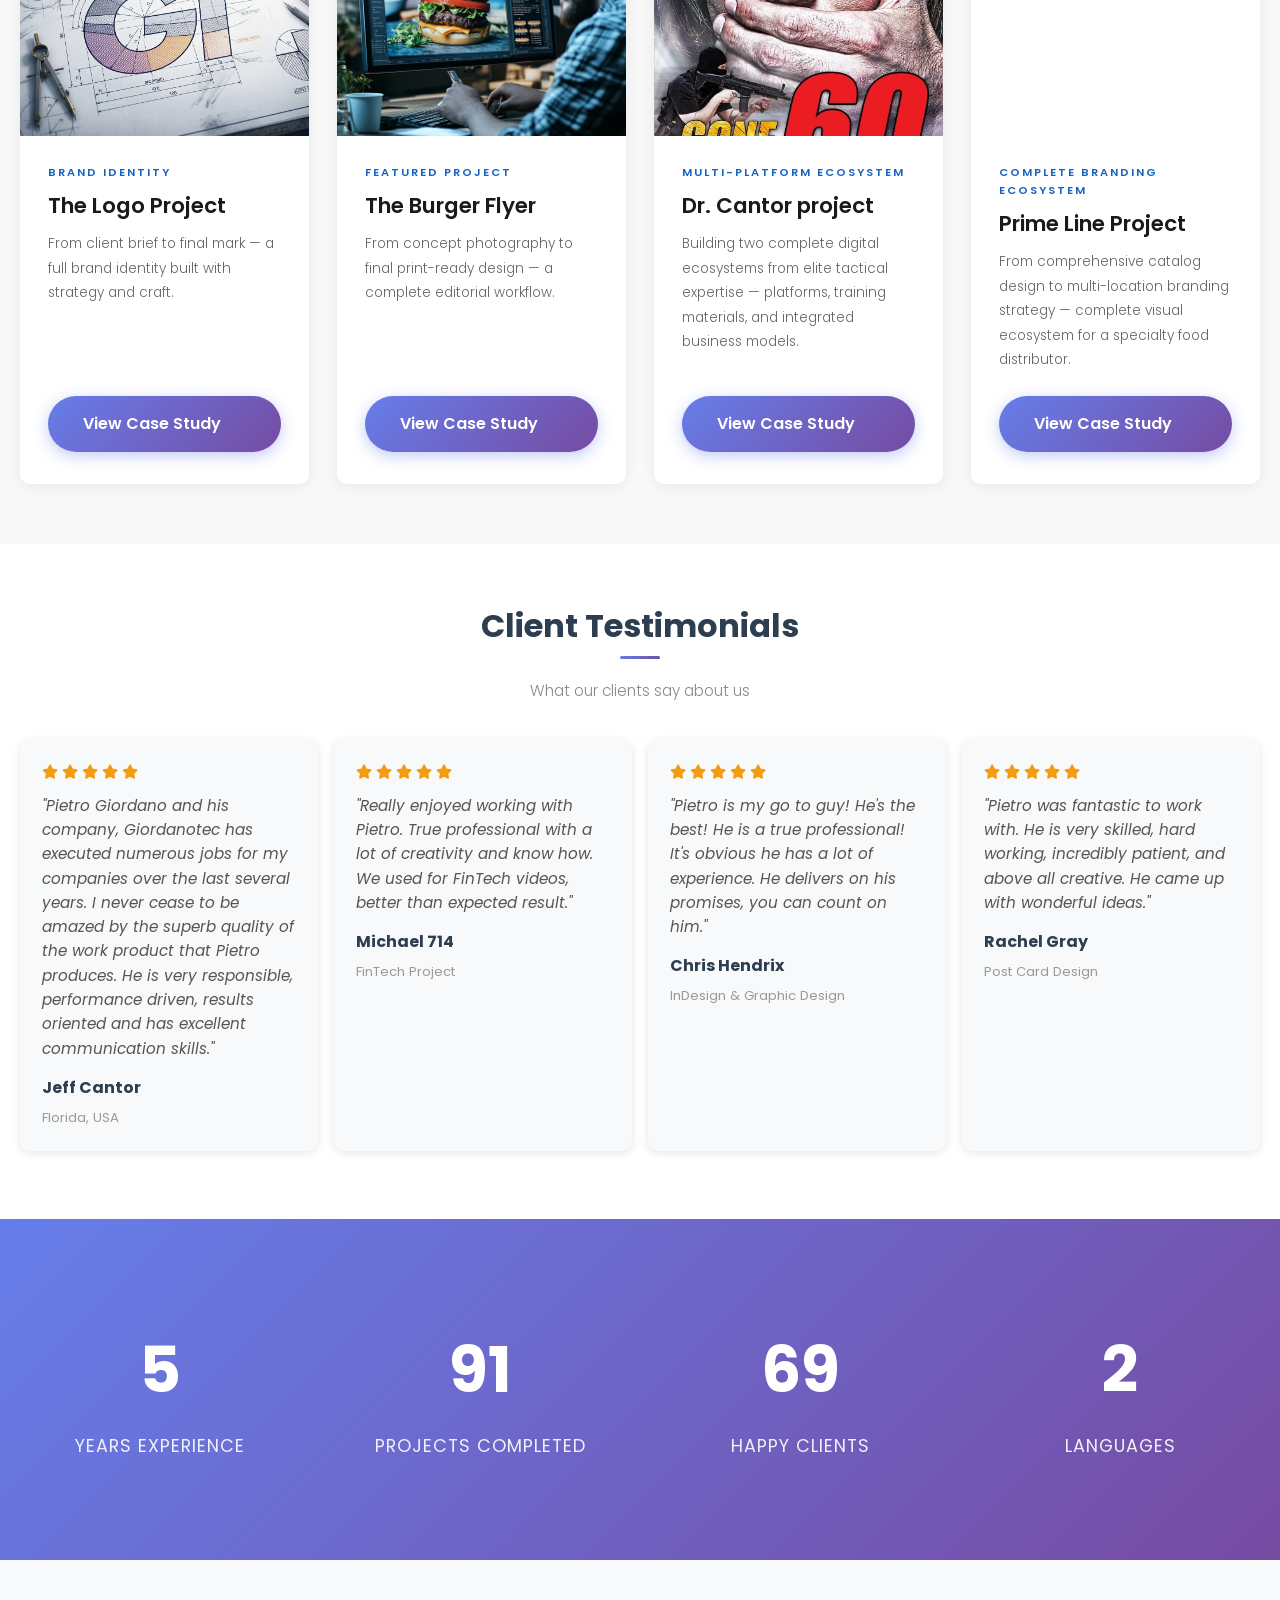
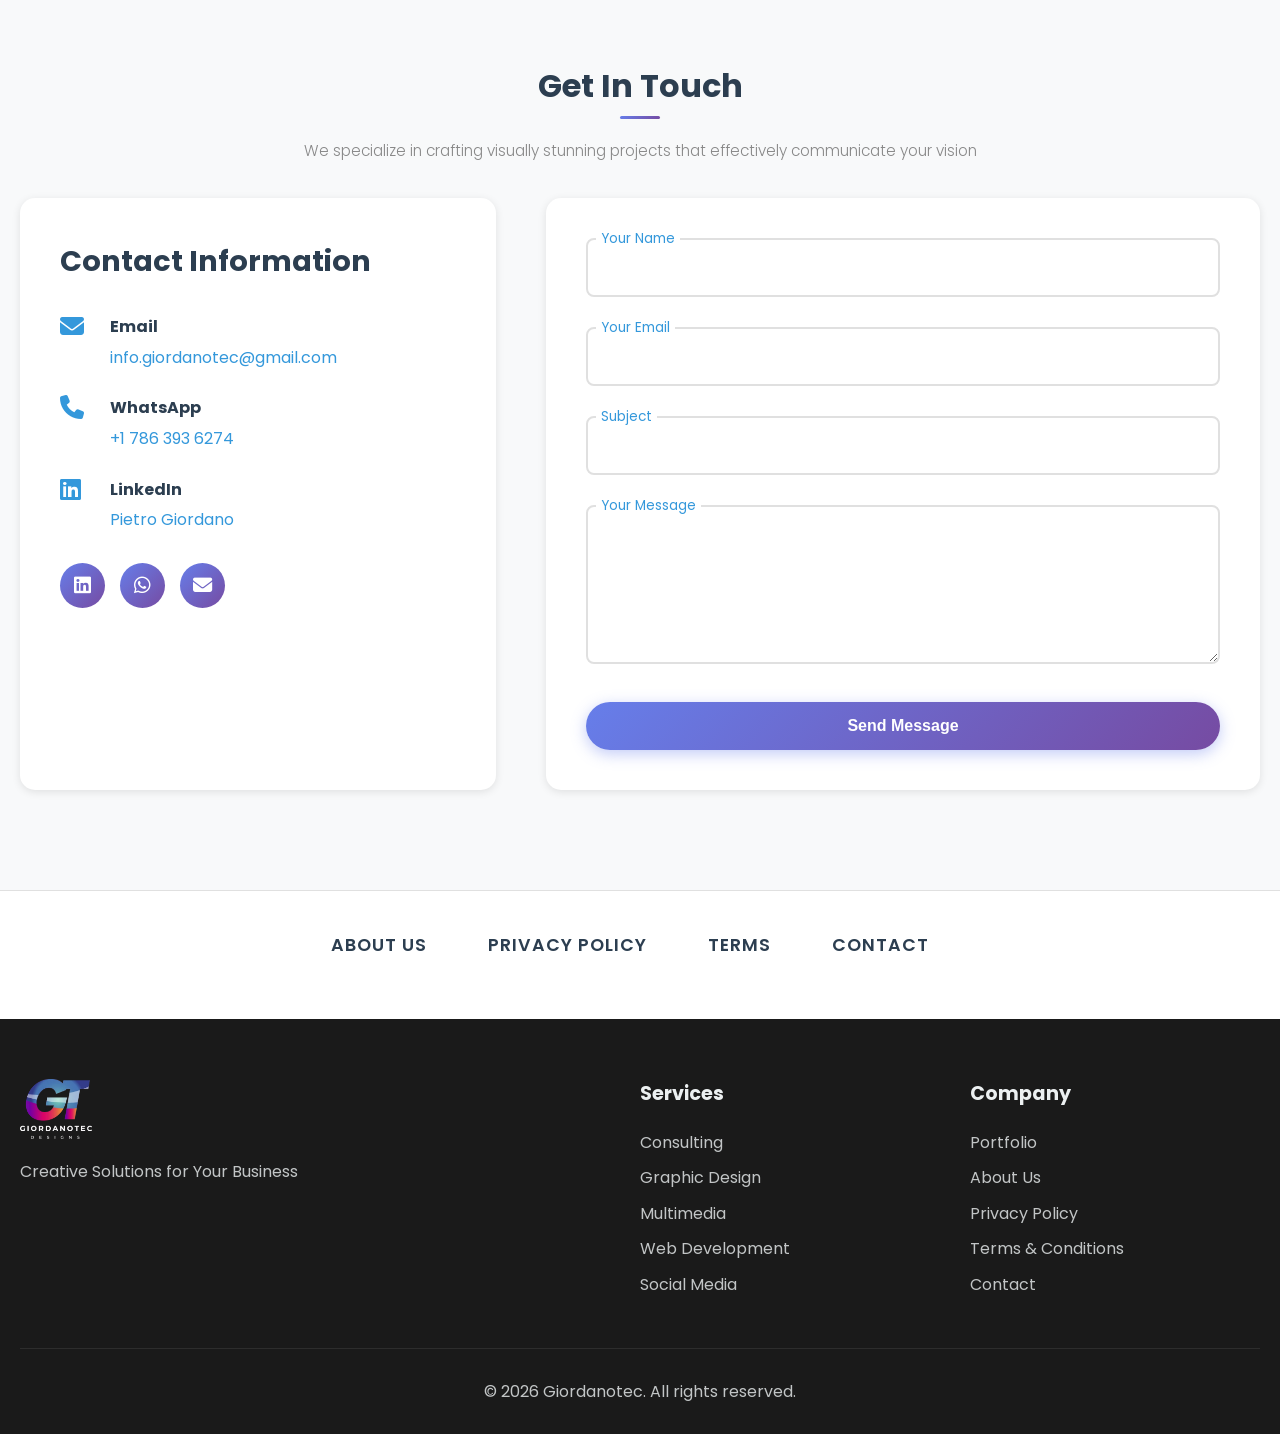
==== commit 240eb020: "Eliminar todas las referencias a Linktree del sitio" ====
--- a/index.html
+++ b/index.html
@@ -280,13 +280,6 @@
                         </div>
                     </div>
                     <div class="contact-item">
-                        <i class="fas fa-link"></i>
-                        <div>
-                            <h4>Linktree</h4>
-                            <a href="https://linktr.ee/giordanotec" target="_blank">linktr.ee/giordanotec</a>
-                        </div>
-                    </div>
-                    <div class="contact-item">
                         <i class="fab fa-linkedin"></i>
                         <div>
                             <h4>LinkedIn</h4>
@@ -294,7 +287,6 @@
                         </div>
                     </div>
                     <div class="social-links">
-                        <a href="https://linktr.ee/giordanotec" target="_blank"><i class="fas fa-link"></i></a>
                         <a href="https://www.linkedin.com/in/pietro-giordano-carfagnini/" target="_blank"><i class="fab fa-linkedin"></i></a>
                         <a href="https://wa.me/17863936274" target="_blank"><i class="fab fa-whatsapp"></i></a>
                         <a href="mailto:info.giordanotec@gmail.com"><i class="fas fa-envelope"></i></a>
